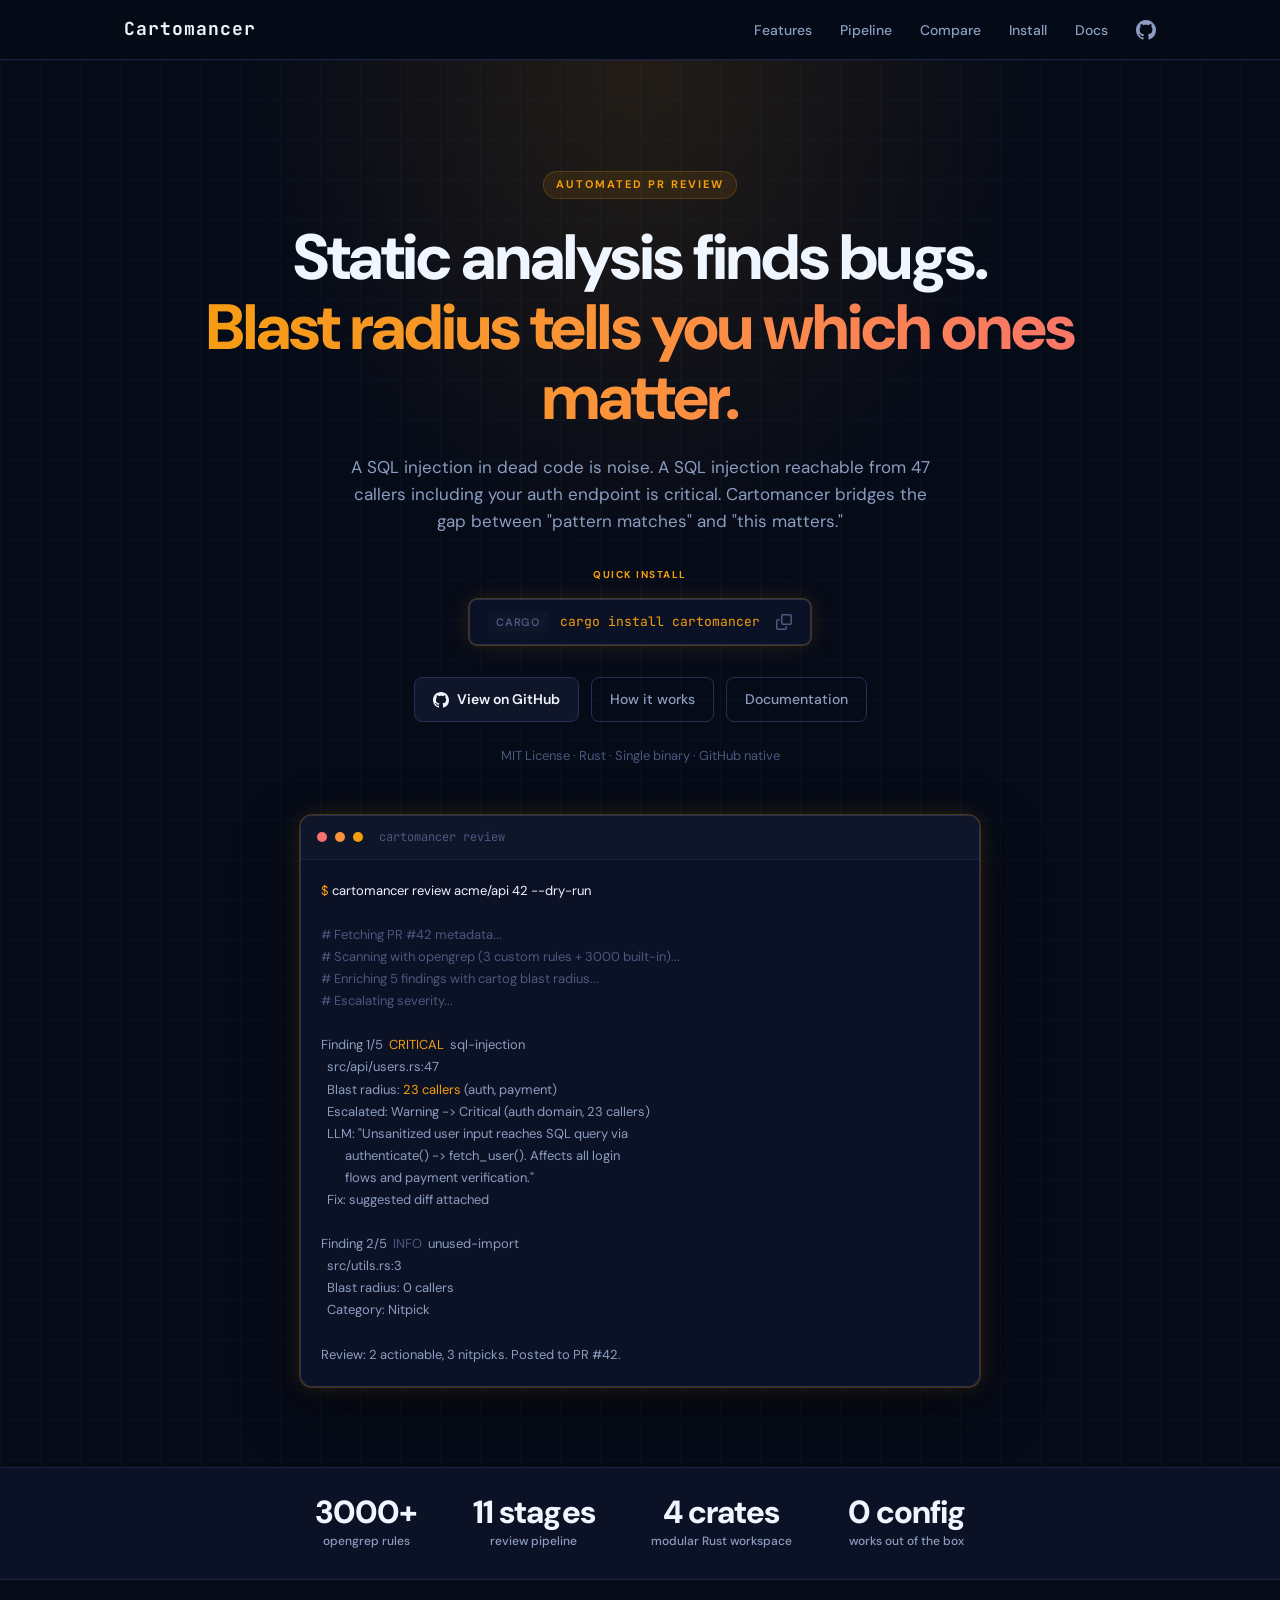
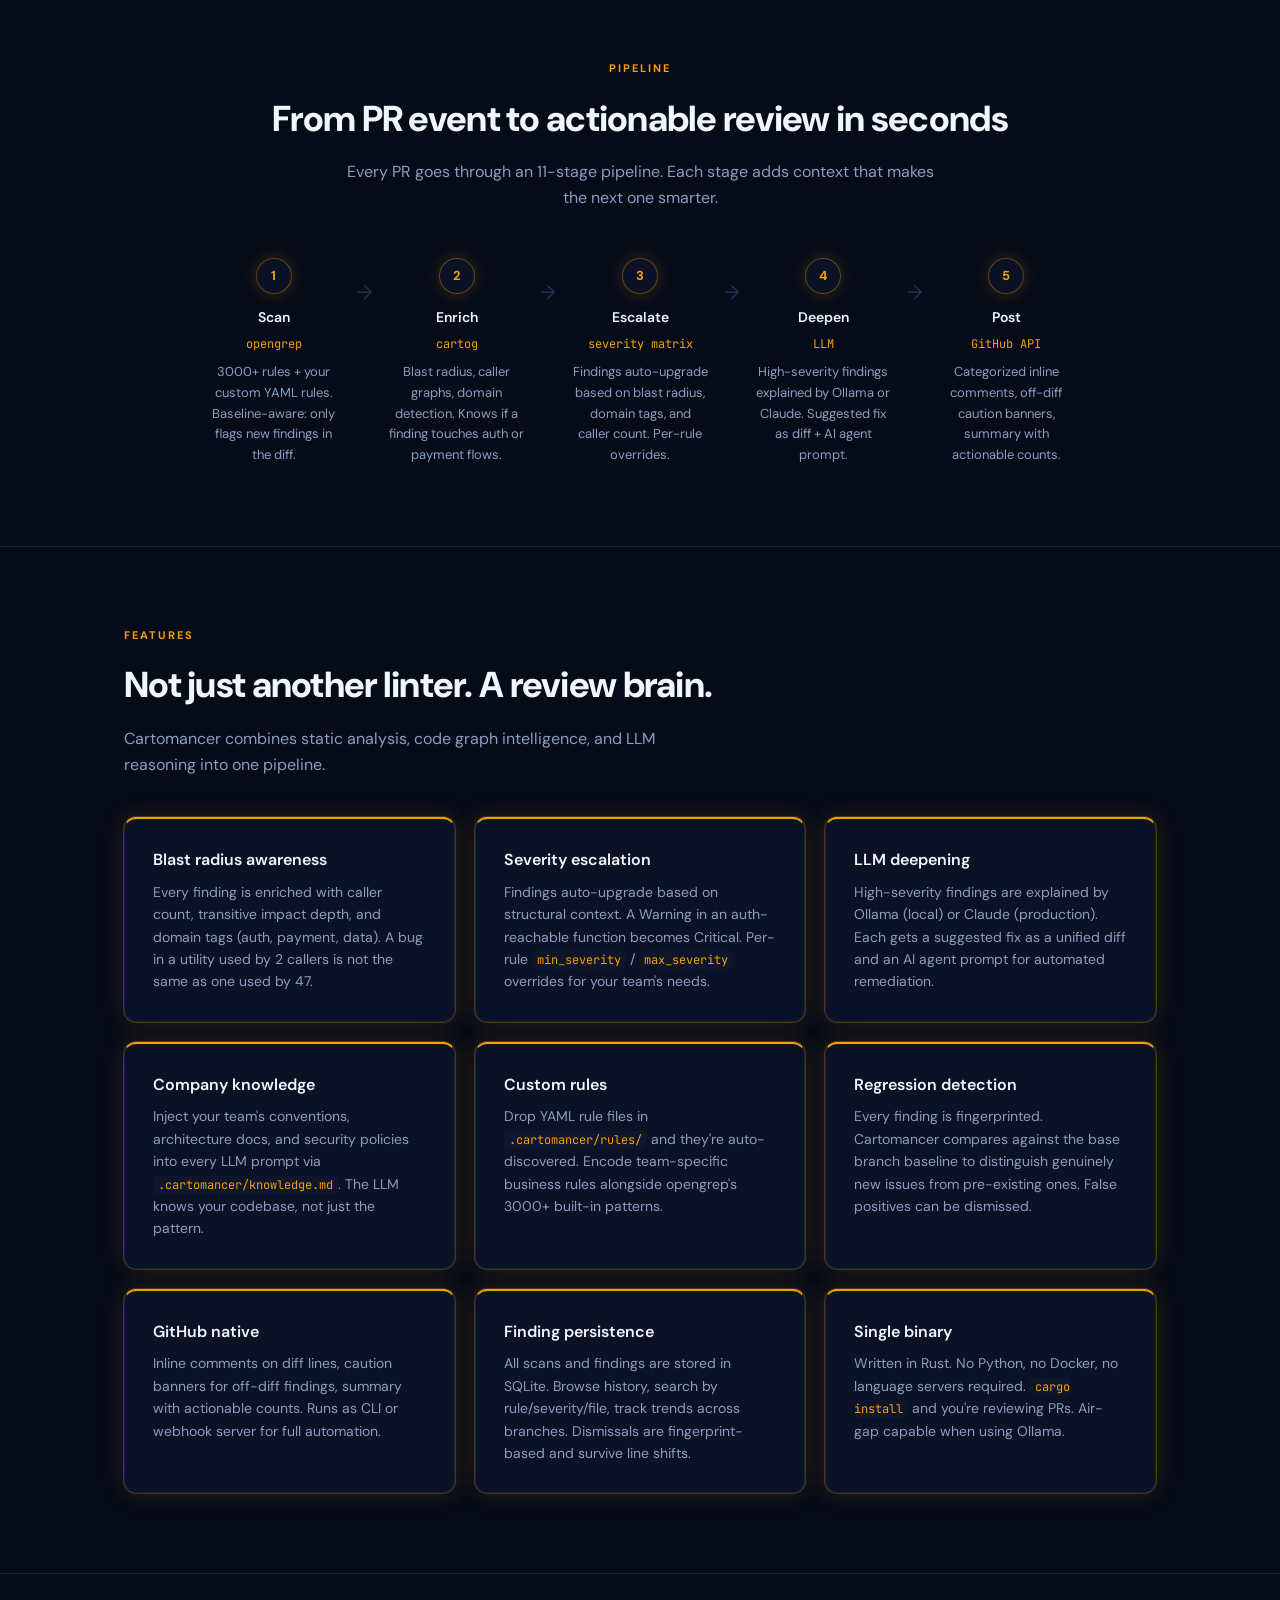
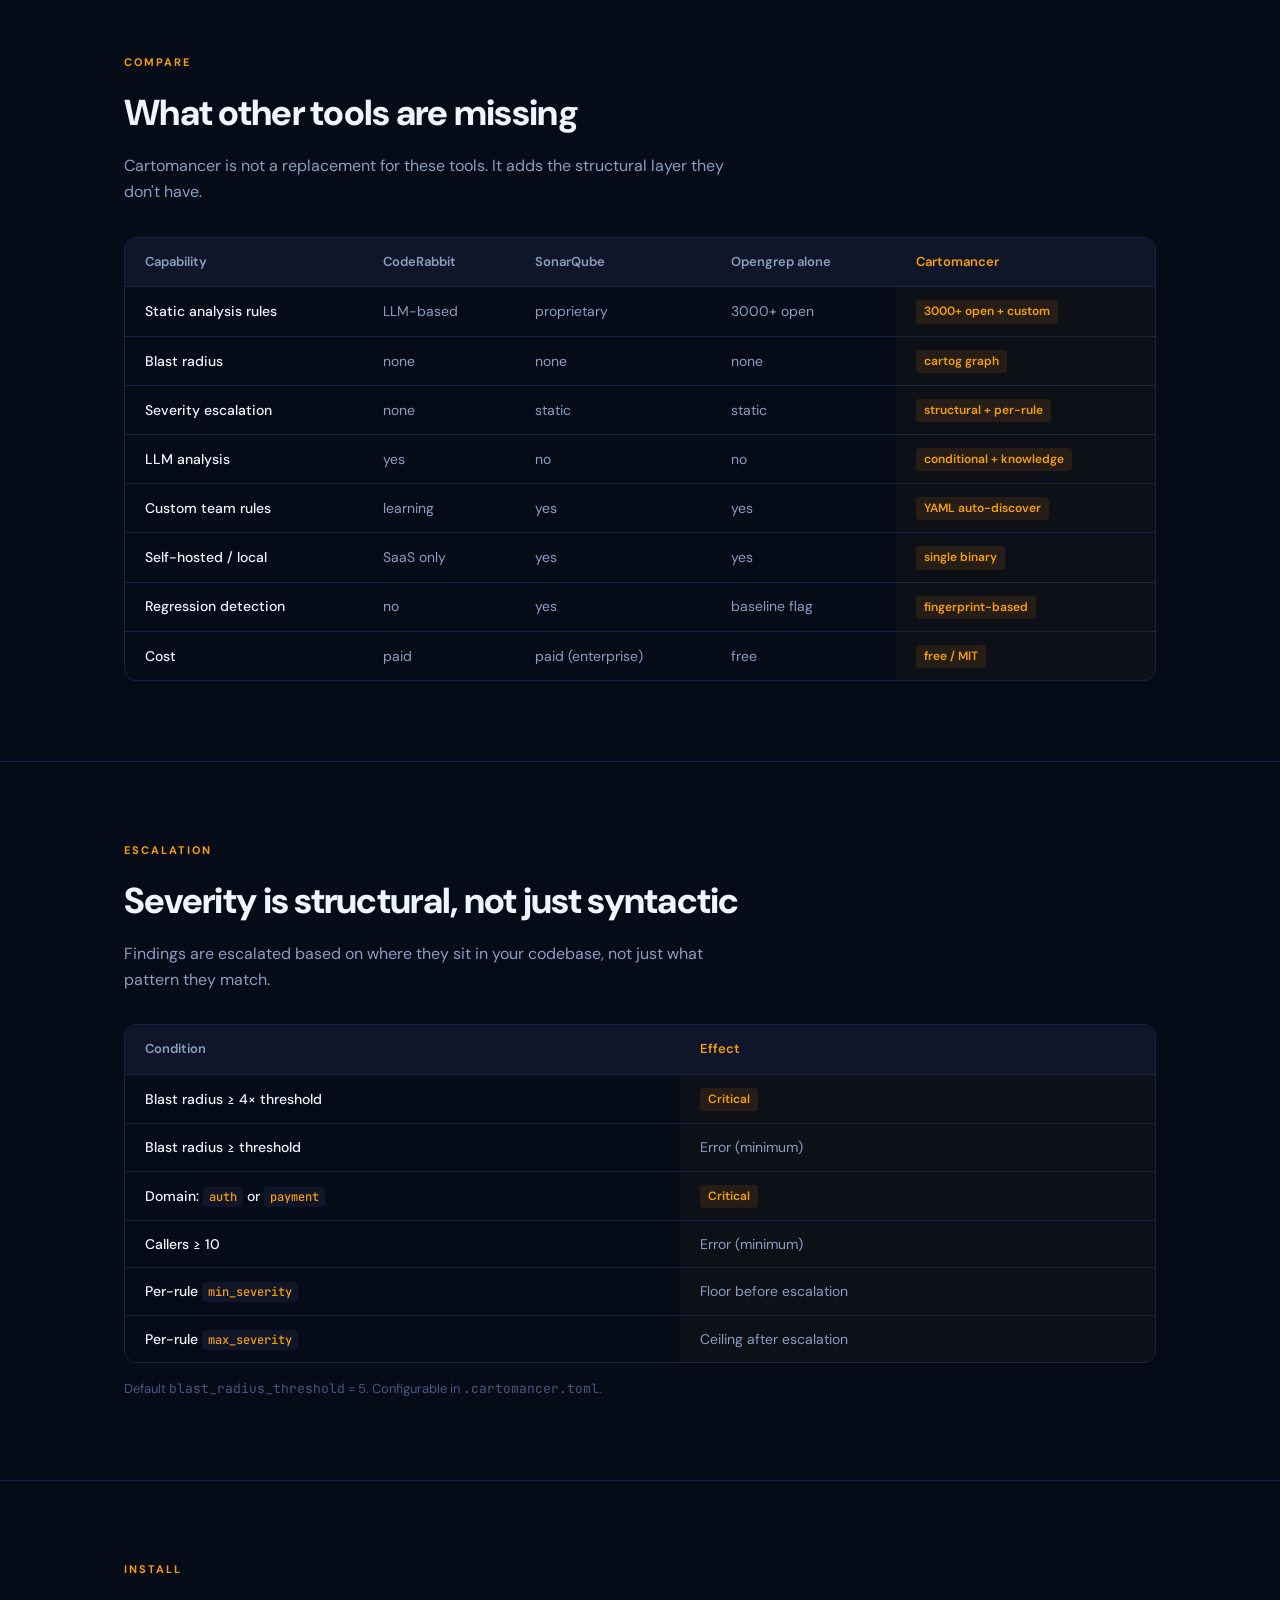
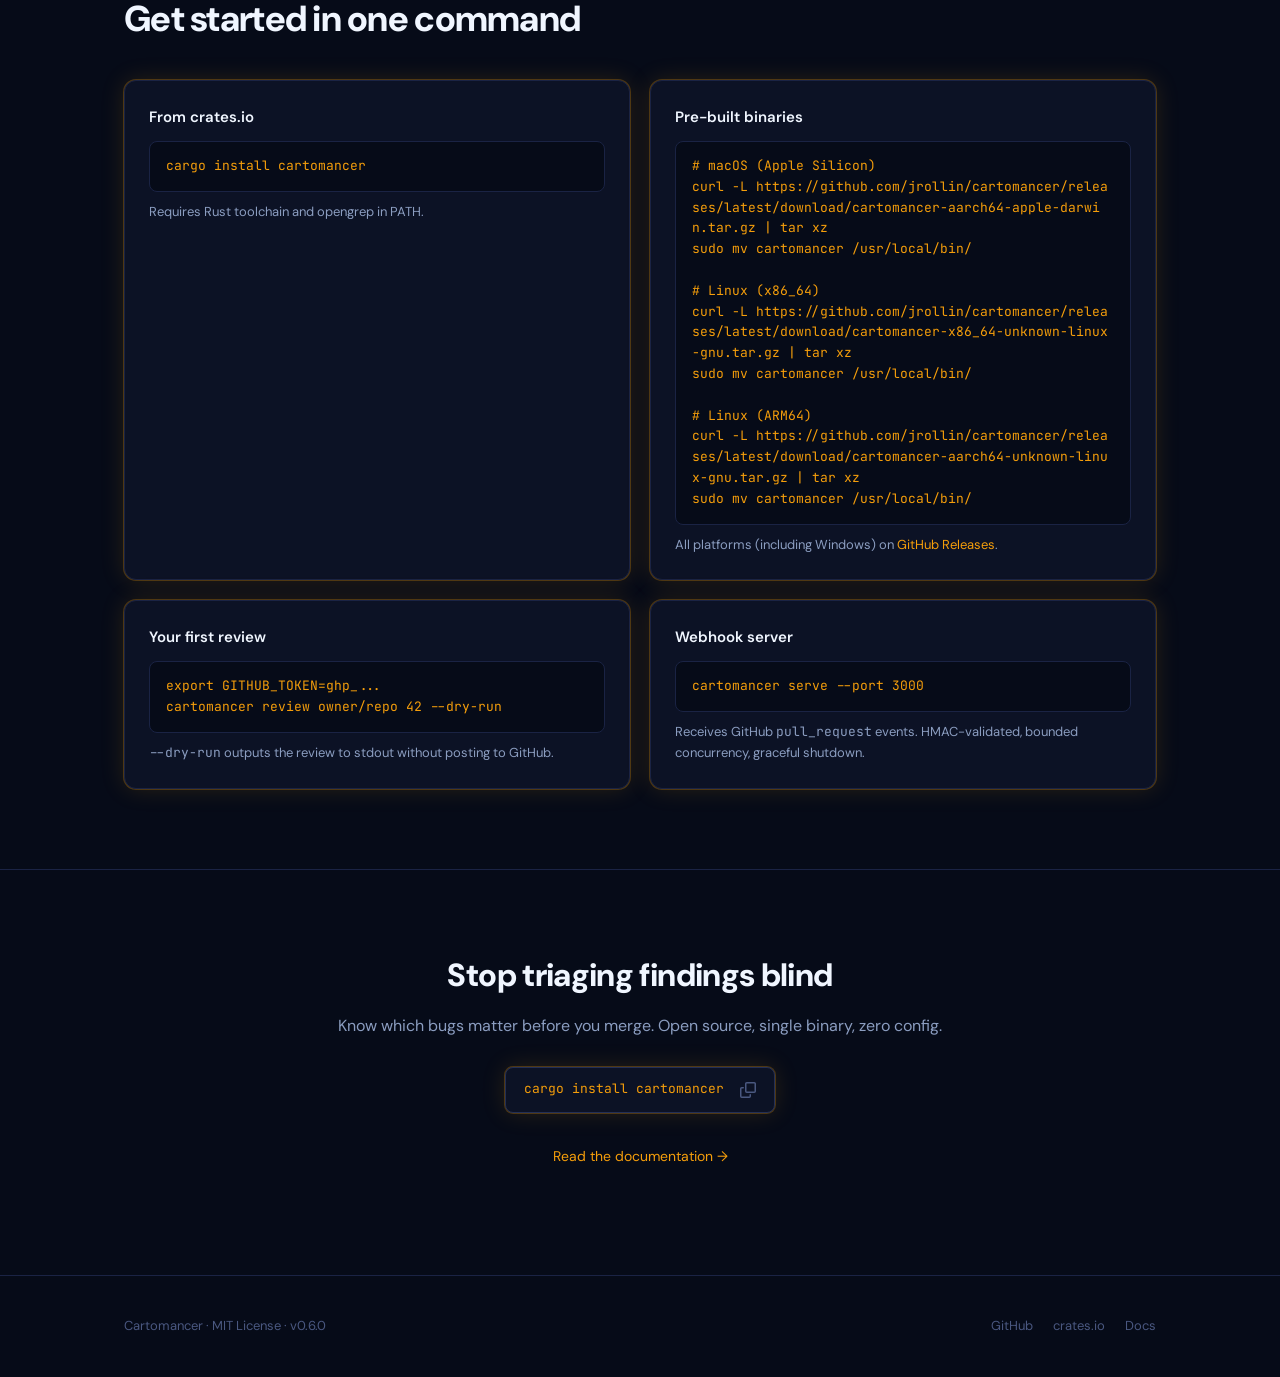
==== site/index.html @ 0fccfb36 "docs: add GitHub Pages site and rewrite README for developer impact - Add site/ with landing page (h" ====
<!DOCTYPE html>
<html lang="en">
<head>
  <meta charset="UTF-8">
  <meta name="viewport" content="width=device-width, initial-scale=1.0">
  <title>Cartomancer — PR reviews that know what your code touches</title>
  <meta name="description" content="Automated PR review: opengrep static analysis + blast radius from cartog + LLM deepening. Know which bugs matter before you merge.">
  <link rel="stylesheet" href="style.css">
</head>
<body>

<!-- -- Nav ------------------------------------------------ -->
<header class="nav">
  <div class="nav-inner">
    <a href="index.html" class="nav-logo">Cartomancer</a>
    <button class="nav-toggle" aria-label="Toggle navigation" onclick="document.querySelector('.nav-links').classList.toggle('open')">
      <span></span><span></span><span></span>
    </button>
    <ul class="nav-links">
      <li><a href="#features">Features</a></li>
      <li><a href="#pipeline">Pipeline</a></li>
      <li><a href="#compare">Compare</a></li>
      <li><a href="#install">Install</a></li>
      <li><a href="usage.html">Docs</a></li>
      <li>
        <a href="https://github.com/jrollin/cartomancer" class="github-link" aria-label="GitHub">
          <svg viewBox="0 0 16 16"><path d="M8 0C3.58 0 0 3.58 0 8c0 3.54 2.29 6.53 5.47 7.59.4.07.55-.17.55-.38 0-.19-.01-.82-.01-1.49-2.01.37-2.53-.49-2.69-.94-.09-.23-.48-.94-.82-1.13-.28-.15-.68-.52-.01-.53.63-.01 1.08.58 1.23.82.72 1.21 1.87.87 2.33.66.07-.52.28-.87.51-1.07-1.78-.2-3.64-.89-3.64-3.95 0-.87.31-1.59.82-2.15-.08-.2-.36-1.02.08-2.12 0 0 .67-.21 2.2.82.64-.18 1.32-.27 2-.27.68 0 1.36.09 2 .27 1.53-1.04 2.2-.82 2.2-.82.44 1.1.16 1.92.08 2.12.51.56.82 1.27.82 2.15 0 3.07-1.87 3.75-3.65 3.95.29.25.54.73.54 1.48 0 1.07-.01 1.93-.01 2.2 0 .21.15.46.55.38A8.013 8.013 0 0016 8c0-4.42-3.58-8-8-8z" fill="currentColor"/></svg>
        </a>
      </li>
    </ul>
  </div>
</header>

<!-- -- Hero ----------------------------------------------- -->
<section class="hero">
  <div class="container">
    <div class="hero-eyebrow">Automated PR Review</div>

    <h1>
      <span class="line-plain">Static analysis finds bugs.</span>
      <span class="line-accent">Blast radius tells you which ones matter.</span>
    </h1>

    <p class="subtitle">
      A SQL injection in dead code is noise. A SQL injection reachable from 47 callers including your auth endpoint is critical.
      Cartomancer bridges the gap between "pattern matches" and "this matters."
    </p>

    <div class="hero-installs">
      <div class="install-group-label">Quick Install</div>
      <div class="install-widget">
        <span class="install-label">Cargo</span>
        <code>cargo install cartomancer</code>
        <button class="copy-btn" onclick="copyCmd(this, 'cargo install cartomancer')" aria-label="Copy to clipboard">
          <svg width="16" height="16" viewBox="0 0 16 16" fill="currentColor"><path d="M0 6.75C0 5.784.784 5 1.75 5h1.5a.75.75 0 010 1.5h-1.5a.25.25 0 00-.25.25v7.5c0 .138.112.25.25.25h7.5a.25.25 0 00.25-.25v-1.5a.75.75 0 011.5 0v1.5A1.75 1.75 0 019.25 16h-7.5A1.75 1.75 0 010 14.25zM5 1.75C5 .784 5.784 0 6.75 0h7.5C15.216 0 16 .784 16 1.75v7.5A1.75 1.75 0 0114.25 11h-7.5A1.75 1.75 0 015 9.25zm1.75-.25a.25.25 0 00-.25.25v7.5c0 .138.112.25.25.25h7.5a.25.25 0 00.25-.25v-7.5a.25.25 0 00-.25-.25z"/></svg>
        </button>
      </div>
    </div>

    <div class="hero-ctas" style="margin-top: 32px;">
      <a href="https://github.com/jrollin/cartomancer" class="btn-github">
        <svg width="16" height="16" viewBox="0 0 16 16" fill="currentColor"><path d="M8 0C3.58 0 0 3.58 0 8c0 3.54 2.29 6.53 5.47 7.59.4.07.55-.17.55-.38 0-.19-.01-.82-.01-1.49-2.01.37-2.53-.49-2.69-.94-.09-.23-.48-.94-.82-1.13-.28-.15-.68-.52-.01-.53.63-.01 1.08.58 1.23.82.72 1.21 1.87.87 2.33.66.07-.52.28-.87.51-1.07-1.78-.2-3.64-.89-3.64-3.95 0-.87.31-1.59.82-2.15-.08-.2-.36-1.02.08-2.12 0 0 .67-.21 2.2.82.64-.18 1.32-.27 2-.27.68 0 1.36.09 2 .27 1.53-1.04 2.2-.82 2.2-.82.44 1.1.16 1.92.08 2.12.51.56.82 1.27.82 2.15 0 3.07-1.87 3.75-3.65 3.95.29.25.54.73.54 1.48 0 1.07-.01 1.93-.01 2.2 0 .21.15.46.55.38A8.013 8.013 0 0016 8c0-4.42-3.58-8-8-8z"/></svg>
        View on GitHub
      </a>
      <a href="#pipeline" class="btn-secondary">How it works</a>
      <a href="usage.html" class="btn-secondary">Documentation</a>
    </div>

    <div class="hero-meta">
      <span>MIT License &middot; Rust &middot; Single binary &middot; GitHub native</span>
    </div>

    <!-- Terminal demo -->
    <div class="terminal" style="margin-top: 48px;">
      <div class="terminal-header">
        <div class="terminal-dot red"></div>
        <div class="terminal-dot yellow"></div>
        <div class="terminal-dot green"></div>
        <span class="terminal-title">cartomancer review</span>
      </div>
      <div class="terminal-body"><span class="prompt">$</span> <span class="cmd">cartomancer review acme/api 42 --dry-run</span>

<span class="comment"># Fetching PR #42 metadata...</span>
<span class="comment"># Scanning with opengrep (3 custom rules + 3000 built-in)...</span>
<span class="comment"># Enriching 5 findings with cartog blast radius...</span>
<span class="comment"># Escalating severity...</span>

<span class="output">Finding 1/5  <span class="highlight">CRITICAL</span>  sql-injection</span>
<span class="output">  src/api/users.rs:47</span>
<span class="output">  Blast radius: <span class="highlight">23 callers</span> (auth, payment)</span>
<span class="output">  Escalated: Warning -> Critical (auth domain, 23 callers)</span>
<span class="output">  LLM: "Unsanitized user input reaches SQL query via</span>
<span class="output">        authenticate() -> fetch_user(). Affects all login</span>
<span class="output">        flows and payment verification."</span>
<span class="output">  Fix: suggested diff attached</span>

<span class="output">Finding 2/5  <span style="color: var(--text-tertiary)">INFO</span>  unused-import</span>
<span class="output">  src/utils.rs:3</span>
<span class="output">  Blast radius: 0 callers</span>
<span class="output">  Category: Nitpick</span>

<span class="output">Review: 2 actionable, 3 nitpicks. Posted to PR #42.</span></div>
    </div>
  </div>
</section>

<!-- -- Stats bar ----------------------------------------- -->
<div class="stats-bar">
  <div class="container">
    <div class="stat-item">
      <div class="stat-value">3000+</div>
      <div class="stat-label">opengrep rules</div>
    </div>
    <div class="stat-item">
      <div class="stat-value">11 stages</div>
      <div class="stat-label">review pipeline</div>
    </div>
    <div class="stat-item">
      <div class="stat-value">4 crates</div>
      <div class="stat-label">modular Rust workspace</div>
    </div>
    <div class="stat-item">
      <div class="stat-value">0 config</div>
      <div class="stat-label">works out of the box</div>
    </div>
  </div>
</div>

<!-- -- How It Works / Pipeline --------------------------- -->
<section id="pipeline" class="how-it-works">
  <div class="container">
    <div class="section-label">Pipeline</div>
    <h2 class="section-heading">From PR event to actionable review in seconds</h2>
    <p class="section-subtitle" style="margin: 0 auto;">Every PR goes through an 11-stage pipeline. Each stage adds context that makes the next one smarter.</p>

    <div class="how-steps" style="margin-top: 48px;">
      <div class="how-step">
        <div class="how-step-number">1</div>
        <div class="how-step-title">Scan</div>
        <code>opengrep</code>
        <p>3000+ rules + your custom YAML rules. Baseline-aware: only flags new findings in the diff.</p>
      </div>

      <div class="how-arrow" aria-hidden="true">&rarr;</div>

      <div class="how-step">
        <div class="how-step-number">2</div>
        <div class="how-step-title">Enrich</div>
        <code>cartog</code>
        <p>Blast radius, caller graphs, domain detection. Knows if a finding touches auth or payment flows.</p>
      </div>

      <div class="how-arrow" aria-hidden="true">&rarr;</div>

      <div class="how-step">
        <div class="how-step-number">3</div>
        <div class="how-step-title">Escalate</div>
        <code>severity matrix</code>
        <p>Findings auto-upgrade based on blast radius, domain tags, and caller count. Per-rule overrides.</p>
      </div>

      <div class="how-arrow" aria-hidden="true">&rarr;</div>

      <div class="how-step">
        <div class="how-step-number">4</div>
        <div class="how-step-title">Deepen</div>
        <code>LLM</code>
        <p>High-severity findings explained by Ollama or Claude. Suggested fix as diff + AI agent prompt.</p>
      </div>

      <div class="how-arrow" aria-hidden="true">&rarr;</div>

      <div class="how-step">
        <div class="how-step-number">5</div>
        <div class="how-step-title">Post</div>
        <code>GitHub API</code>
        <p>Categorized inline comments, off-diff caution banners, summary with actionable counts.</p>
      </div>
    </div>

  </div>
</section>

<!-- -- Features ------------------------------------------ -->
<section id="features">
  <div class="container">
    <div class="section-label">Features</div>
    <h2 class="section-heading">Not just another linter. A review brain.</h2>
    <p class="section-subtitle">Cartomancer combines static analysis, code graph intelligence, and LLM reasoning into one pipeline.</p>

    <div class="features-grid" style="margin-top: 40px;">
      <div class="feature-card">
        <h3>Blast radius awareness</h3>
        <p>Every finding is enriched with caller count, transitive impact depth, and domain tags (auth, payment, data). A bug in a utility used by 2 callers is not the same as one used by 47.</p>
      </div>
      <div class="feature-card">
        <h3>Severity escalation</h3>
        <p>Findings auto-upgrade based on structural context. A Warning in an auth-reachable function becomes Critical. Per-rule <code>min_severity</code> / <code>max_severity</code> overrides for your team's needs.</p>
      </div>
      <div class="feature-card">
        <h3>LLM deepening</h3>
        <p>High-severity findings are explained by Ollama (local) or Claude (production). Each gets a suggested fix as a unified diff and an AI agent prompt for automated remediation.</p>
      </div>
      <div class="feature-card">
        <h3>Company knowledge</h3>
        <p>Inject your team's conventions, architecture docs, and security policies into every LLM prompt via <code>.cartomancer/knowledge.md</code>. The LLM knows your codebase, not just the pattern.</p>
      </div>
      <div class="feature-card">
        <h3>Custom rules</h3>
        <p>Drop YAML rule files in <code>.cartomancer/rules/</code> and they're auto-discovered. Encode team-specific business rules alongside opengrep's 3000+ built-in patterns.</p>
      </div>
      <div class="feature-card">
        <h3>Regression detection</h3>
        <p>Every finding is fingerprinted. Cartomancer compares against the base branch baseline to distinguish genuinely new issues from pre-existing ones. False positives can be dismissed.</p>
      </div>
      <div class="feature-card">
        <h3>GitHub native</h3>
        <p>Inline comments on diff lines, caution banners for off-diff findings, summary with actionable counts. Runs as CLI or webhook server for full automation.</p>
      </div>
      <div class="feature-card">
        <h3>Finding persistence</h3>
        <p>All scans and findings are stored in SQLite. Browse history, search by rule/severity/file, track trends across branches. Dismissals are fingerprint-based and survive line shifts.</p>
      </div>
      <div class="feature-card">
        <h3>Single binary</h3>
        <p>Written in Rust. No Python, no Docker, no language servers required. <code>cargo install</code> and you're reviewing PRs. Air-gap capable when using Ollama.</p>
      </div>
    </div>
  </div>
</section>

<!-- -- Comparison ---------------------------------------- -->
<section id="compare">
  <div class="container">
    <div class="section-label">Compare</div>
    <h2 class="section-heading">What other tools are missing</h2>
    <p class="section-subtitle">Cartomancer is not a replacement for these tools. It adds the structural layer they don't have.</p>

    <div class="table-wrapper" style="margin-top: 32px;">
      <table>
        <thead>
          <tr>
            <th>Capability</th>
            <th>CodeRabbit</th>
            <th>SonarQube</th>
            <th>Opengrep alone</th>
            <th>Cartomancer</th>
          </tr>
        </thead>
        <tbody>
          <tr>
            <td>Static analysis rules</td>
            <td>LLM-based</td>
            <td>proprietary</td>
            <td>3000+ open</td>
            <td><span class="badge">3000+ open + custom</span></td>
          </tr>
          <tr>
            <td>Blast radius</td>
            <td>none</td>
            <td>none</td>
            <td>none</td>
            <td><span class="badge">cartog graph</span></td>
          </tr>
          <tr>
            <td>Severity escalation</td>
            <td>none</td>
            <td>static</td>
            <td>static</td>
            <td><span class="badge">structural + per-rule</span></td>
          </tr>
          <tr>
            <td>LLM analysis</td>
            <td>yes</td>
            <td>no</td>
            <td>no</td>
            <td><span class="badge">conditional + knowledge</span></td>
          </tr>
          <tr>
            <td>Custom team rules</td>
            <td>learning</td>
            <td>yes</td>
            <td>yes</td>
            <td><span class="badge">YAML auto-discover</span></td>
          </tr>
          <tr>
            <td>Self-hosted / local</td>
            <td>SaaS only</td>
            <td>yes</td>
            <td>yes</td>
            <td><span class="badge">single binary</span></td>
          </tr>
          <tr>
            <td>Regression detection</td>
            <td>no</td>
            <td>yes</td>
            <td>baseline flag</td>
            <td><span class="badge">fingerprint-based</span></td>
          </tr>
          <tr>
            <td>Cost</td>
            <td>paid</td>
            <td>paid (enterprise)</td>
            <td>free</td>
            <td><span class="badge">free / MIT</span></td>
          </tr>
        </tbody>
      </table>
    </div>
  </div>
</section>

<!-- -- Escalation matrix --------------------------------- -->
<section>
  <div class="container">
    <div class="section-label">Escalation</div>
    <h2 class="section-heading">Severity is structural, not just syntactic</h2>
    <p class="section-subtitle">Findings are escalated based on where they sit in your codebase, not just what pattern they match.</p>

    <div class="table-wrapper" style="margin-top: 32px;">
      <table>
        <thead>
          <tr>
            <th>Condition</th>
            <th>Effect</th>
          </tr>
        </thead>
        <tbody>
          <tr>
            <td>Blast radius &ge; 4&times; threshold</td>
            <td><span class="badge">Critical</span></td>
          </tr>
          <tr>
            <td>Blast radius &ge; threshold</td>
            <td>Error (minimum)</td>
          </tr>
          <tr>
            <td>Domain: <code>auth</code> or <code>payment</code></td>
            <td><span class="badge">Critical</span></td>
          </tr>
          <tr>
            <td>Callers &ge; 10</td>
            <td>Error (minimum)</td>
          </tr>
          <tr>
            <td>Per-rule <code>min_severity</code></td>
            <td>Floor before escalation</td>
          </tr>
          <tr>
            <td>Per-rule <code>max_severity</code></td>
            <td>Ceiling after escalation</td>
          </tr>
        </tbody>
      </table>
    </div>

    <p style="margin-top: 16px; font-size: 13px; color: var(--text-tertiary);">
      Default <code>blast_radius_threshold</code> = 5. Configurable in <code>.cartomancer.toml</code>.
    </p>
  </div>
</section>

<!-- -- Install ------------------------------------------- -->
<section id="install">
  <div class="container">
    <div class="section-label">Install</div>
    <h2 class="section-heading">Get started in one command</h2>

    <div class="install-options">
      <div class="install-card">
        <h3>From crates.io</h3>
        <pre>cargo install cartomancer</pre>
        <p>Requires Rust toolchain and opengrep in PATH.</p>
      </div>
      <div class="install-card">
        <h3>Pre-built binaries</h3>
        <pre><span class="comment"># macOS (Apple Silicon)</span>
curl -L https://github.com/jrollin/cartomancer/releases/latest/download/cartomancer-aarch64-apple-darwin.tar.gz | tar xz
sudo mv cartomancer /usr/local/bin/

<span class="comment"># Linux (x86_64)</span>
curl -L https://github.com/jrollin/cartomancer/releases/latest/download/cartomancer-x86_64-unknown-linux-gnu.tar.gz | tar xz
sudo mv cartomancer /usr/local/bin/

<span class="comment"># Linux (ARM64)</span>
curl -L https://github.com/jrollin/cartomancer/releases/latest/download/cartomancer-aarch64-unknown-linux-gnu.tar.gz | tar xz
sudo mv cartomancer /usr/local/bin/</pre>
        <p>All platforms (including Windows) on <a href="https://github.com/jrollin/cartomancer/releases/latest">GitHub Releases</a>.</p>
      </div>
      <div class="install-card">
        <h3>Your first review</h3>
        <pre>export GITHUB_TOKEN=ghp_...
cartomancer review owner/repo 42 --dry-run</pre>
        <p><code>--dry-run</code> outputs the review to stdout without posting to GitHub.</p>
      </div>
      <div class="install-card">
        <h3>Webhook server</h3>
        <pre>cartomancer serve --port 3000</pre>
        <p>Receives GitHub <code>pull_request</code> events. HMAC-validated, bounded concurrency, graceful shutdown.</p>
      </div>
    </div>
  </div>
</section>

<!-- -- CTA ----------------------------------------------- -->
<section class="cta">
  <div class="container">
    <h2>Stop triaging findings blind</h2>
    <p>Know which bugs matter before you merge. Open source, single binary, zero config.</p>
    <div class="install-widget">
      <code>cargo install cartomancer</code>
      <button class="copy-btn" onclick="copyCmd(this, 'cargo install cartomancer')" aria-label="Copy to clipboard">
        <svg width="16" height="16" viewBox="0 0 16 16" fill="currentColor"><path d="M0 6.75C0 5.784.784 5 1.75 5h1.5a.75.75 0 010 1.5h-1.5a.25.25 0 00-.25.25v7.5c0 .138.112.25.25.25h7.5a.25.25 0 00.25-.25v-1.5a.75.75 0 011.5 0v1.5A1.75 1.75 0 019.25 16h-7.5A1.75 1.75 0 010 14.25zM5 1.75C5 .784 5.784 0 6.75 0h7.5C15.216 0 16 .784 16 1.75v7.5A1.75 1.75 0 0114.25 11h-7.5A1.75 1.75 0 015 9.25zm1.75-.25a.25.25 0 00-.25.25v7.5c0 .138.112.25.25.25h7.5a.25.25 0 00.25-.25v-7.5a.25.25 0 00-.25-.25z"/></svg>
      </button>
    </div>
    <p style="margin-top: 32px; font-size: 14px;"><a href="usage.html">Read the documentation &rarr;</a></p>
  </div>
</section>

<!-- -- Footer -------------------------------------------- -->
<footer class="footer">
  <div class="container">
    <div class="footer-inner">
      <span>Cartomancer &middot; MIT License &middot; v0.6.0</span>
      <ul class="footer-links">
        <li><a href="https://github.com/jrollin/cartomancer">GitHub</a></li>
        <li><a href="https://crates.io/crates/cartomancer">crates.io</a></li>
        <li><a href="usage.html">Docs</a></li>
      </ul>
    </div>
  </div>
</footer>

<script>
function copyCmd(btn, text) {
  navigator.clipboard.writeText(text).then(function() {
    btn.innerHTML = '<svg width="16" height="16" viewBox="0 0 16 16" fill="currentColor"><path d="M13.78 4.22a.75.75 0 010 1.06l-7.25 7.25a.75.75 0 01-1.06 0L2.22 9.28a.75.75 0 011.06-1.06L6 10.94l6.72-6.72a.75.75 0 011.06 0z"/></svg>';
    setTimeout(function() {
      btn.innerHTML = '<svg width="16" height="16" viewBox="0 0 16 16" fill="currentColor"><path d="M0 6.75C0 5.784.784 5 1.75 5h1.5a.75.75 0 010 1.5h-1.5a.25.25 0 00-.25.25v7.5c0 .138.112.25.25.25h7.5a.25.25 0 00.25-.25v-1.5a.75.75 0 011.5 0v1.5A1.75 1.75 0 019.25 16h-7.5A1.75 1.75 0 010 14.25zM5 1.75C5 .784 5.784 0 6.75 0h7.5C15.216 0 16 .784 16 1.75v7.5A1.75 1.75 0 0114.25 11h-7.5A1.75 1.75 0 015 9.25zm1.75-.25a.25.25 0 00-.25.25v7.5c0 .138.112.25.25.25h7.5a.25.25 0 00.25-.25v-7.5a.25.25 0 00-.25-.25z"/></svg>';
    }, 2000);
  });
}
</script>

</body>
</html>
---- site/style.css ----
@import url('https://fonts.googleapis.com/css2?family=DM+Sans:wght@400;500;600;700;800&family=JetBrains+Mono:wght@400;500;600;700&display=swap');

*,
*::before,
*::after {
  margin: 0;
  padding: 0;
  box-sizing: border-box;
}

:root {
  --bg: #060b18;
  --bg-secondary: #0c1225;
  --bg-tertiary: #0f1629;
  --border: #1a2344;
  --border-light: #243056;
  --text: #f0f6ff;
  --text-secondary: #8b9dc0;
  --text-tertiary: #4a5880;
  --accent: #f59e0b;
  --accent-hover: #fbbf24;
  --accent-dim: rgba(245, 158, 11, 0.10);
  --accent-glow: 0 0 0 1px rgba(245, 158, 11, 0.25), 0 0 24px rgba(245, 158, 11, 0.15);
  --accent-glow-strong: 0 0 0 1px rgba(245, 158, 11, 0.45), 0 0 40px rgba(245, 158, 11, 0.25);
  --cyan: #38bdf8;
  --violet: #a78bfa;
  --red: #f87171;
  --orange: #fb923c;
  --max-width: 1080px;
  --nav-height: 60px;
}

html {
  scroll-behavior: smooth;
  scroll-padding-top: calc(var(--nav-height) + 24px);
}

body {
  font-family: 'DM Sans', -apple-system, BlinkMacSystemFont, sans-serif;
  background: var(--bg);
  color: var(--text);
  line-height: 1.6;
  -webkit-font-smoothing: antialiased;
}

a {
  color: var(--accent);
  text-decoration: none;
}

a:hover {
  color: var(--accent-hover);
}

code,
pre,
.mono {
  font-family: 'JetBrains Mono', 'Fira Code', Menlo, Consolas, monospace;
}

/* -- Nav ------------------------------------------------- */

.nav {
  position: sticky;
  top: 0;
  z-index: 100;
  background: rgba(6, 11, 24, 0.85);
  backdrop-filter: blur(20px);
  -webkit-backdrop-filter: blur(20px);
  border-bottom: 1px solid var(--border);
  height: var(--nav-height);
}

.nav-inner {
  max-width: var(--max-width);
  margin: 0 auto;
  padding: 0 24px;
  display: flex;
  align-items: center;
  justify-content: space-between;
  height: 100%;
}

.nav-logo {
  font-family: 'JetBrains Mono', 'Fira Code', Menlo, monospace;
  font-size: 18px;
  font-weight: 700;
  color: var(--text);
  letter-spacing: 1px;
}

.nav-logo:hover {
  color: var(--accent);
}

.nav-links {
  display: flex;
  align-items: center;
  gap: 28px;
  list-style: none;
}

.nav-links a {
  color: var(--text-secondary);
  font-size: 14px;
  font-weight: 500;
  transition: color 0.2s;
}

.nav-links a:hover {
  color: var(--text);
}

.nav-links .github-link {
  display: flex;
  align-items: center;
}

.nav-links .github-link svg {
  width: 20px;
  height: 20px;
  fill: var(--text-secondary);
  transition: fill 0.2s;
}

.nav-links .github-link:hover svg {
  fill: var(--text);
}

.nav-toggle {
  display: none;
  background: none;
  border: none;
  cursor: pointer;
  padding: 4px;
}

.nav-toggle span {
  display: block;
  width: 20px;
  height: 2px;
  background: var(--text-secondary);
  margin: 5px 0;
  transition: 0.3s;
}

/* -- Container ------------------------------------------- */

.container {
  max-width: var(--max-width);
  margin: 0 auto;
  padding: 0 24px;
}

section {
  padding: 80px 0;
}

section + section {
  border-top: 1px solid var(--border);
}

/* -- Hero ------------------------------------------------ */

.hero {
  padding: 110px 0 80px;
  text-align: center;
  border-top: none;
  position: relative;
  overflow: hidden;
}

.hero::before {
  content: '';
  position: absolute;
  inset: 0;
  background-image:
    linear-gradient(var(--border) 1px, transparent 1px),
    linear-gradient(90deg, var(--border) 1px, transparent 1px);
  background-size: 40px 40px;
  opacity: 0.22;
  pointer-events: none;
}

.hero::after {
  content: '';
  position: absolute;
  top: 0;
  left: 50%;
  transform: translateX(-50%);
  width: 800px;
  height: 500px;
  background: radial-gradient(ellipse at center top, rgba(245, 158, 11, 0.12) 0%, transparent 70%);
  pointer-events: none;
}

.hero > .container {
  position: relative;
  z-index: 1;
}

.hero h1 {
  font-size: clamp(36px, 6vw, 64px);
  font-weight: 800;
  line-height: 1.1;
  letter-spacing: -0.03em;
  margin-bottom: 20px;
}

.hero h1 .line-plain {
  display: block;
  color: var(--text);
}

.hero h1 .line-accent {
  display: block;
  background: linear-gradient(90deg, var(--accent) 0%, var(--orange) 50%, var(--red) 100%);
  -webkit-background-clip: text;
  -webkit-text-fill-color: transparent;
  background-clip: text;
}

.hero .subtitle {
  font-size: 17px;
  color: var(--text-secondary);
  max-width: 600px;
  margin: 0 auto 32px;
  line-height: 1.6;
  font-weight: 400;
}

/* -- Hero eyebrow ---------------------------------------- */

.hero-eyebrow {
  display: inline-block;
  font-size: 11px;
  font-weight: 700;
  letter-spacing: 2px;
  text-transform: uppercase;
  color: var(--accent);
  margin-bottom: 24px;
  padding: 4px 12px;
  background: var(--accent-dim);
  border: 1px solid rgba(245, 158, 11, 0.2);
  border-radius: 20px;
}

/* -- Install widget -------------------------------------- */

.hero-installs {
  display: flex;
  flex-direction: column;
  align-items: center;
  gap: 8px;
  margin-bottom: 16px;
}

.install-widget {
  display: inline-flex;
  align-items: center;
  background: var(--bg-secondary);
  border: 1px solid var(--border-light);
  border-radius: 8px;
  padding: 10px 14px 10px 18px;
  gap: 12px;
  font-size: 14px;
  box-shadow: var(--accent-glow);
  transition: border-color 0.2s, box-shadow 0.2s;
}

.install-widget:hover {
  border-color: rgba(245, 158, 11, 0.35);
  box-shadow: var(--accent-glow-strong);
}

.install-label {
  font-size: 11px;
  font-weight: 600;
  text-transform: uppercase;
  letter-spacing: 0.8px;
  color: var(--text-tertiary);
  padding: 2px 8px;
  background: var(--bg-tertiary);
  border-radius: 4px;
  white-space: nowrap;
}

.install-widget code {
  color: var(--accent);
  white-space: nowrap;
  font-size: 13px;
}

.install-widget .copy-btn {
  background: none;
  border: none;
  cursor: pointer;
  color: var(--text-tertiary);
  padding: 4px;
  border-radius: 4px;
  display: flex;
  align-items: center;
  transition: color 0.2s, background 0.2s;
}

.install-widget .copy-btn:hover {
  color: var(--accent);
  background: var(--accent-dim);
}

.hero-meta {
  display: flex;
  align-items: center;
  justify-content: center;
  gap: 16px;
  font-size: 13px;
  color: var(--text-tertiary);
}

.hero-meta a {
  color: var(--text-tertiary);
  display: inline-flex;
  align-items: center;
  gap: 4px;
}

.hero-meta a:hover {
  color: var(--text-secondary);
}

/* -- Hero CTAs ------------------------------------------- */

.hero-ctas {
  display: flex;
  align-items: center;
  justify-content: center;
  gap: 12px;
  flex-wrap: wrap;
  margin-bottom: 24px;
}

.btn-github {
  display: inline-flex;
  align-items: center;
  gap: 8px;
  background: var(--bg-tertiary);
  border: 1px solid var(--border-light);
  border-radius: 8px;
  padding: 10px 18px;
  font-size: 14px;
  font-weight: 600;
  color: var(--text);
  cursor: pointer;
  text-decoration: none;
  transition: background 0.2s, border-color 0.2s, box-shadow 0.2s;
}

.btn-github:hover {
  background: var(--bg-secondary);
  border-color: var(--accent);
  color: var(--text);
  box-shadow: var(--accent-glow-strong);
}

.btn-secondary {
  display: inline-flex;
  align-items: center;
  gap: 6px;
  border: 1px solid var(--border-light);
  border-radius: 8px;
  padding: 10px 18px;
  font-size: 14px;
  font-weight: 500;
  color: var(--text-secondary);
  text-decoration: none;
  transition: color 0.2s, border-color 0.2s, box-shadow 0.2s;
}

.btn-secondary:hover {
  color: var(--text);
  border-color: var(--accent);
  box-shadow: var(--accent-glow);
}

/* -- Terminal demo --------------------------------------- */

.terminal {
  background: var(--bg-secondary);
  border: 1px solid var(--border-light);
  border-radius: 12px;
  max-width: 680px;
  margin: 48px auto 0;
  overflow: hidden;
  text-align: left;
  box-shadow: var(--accent-glow), 0 24px 64px rgba(0, 0, 0, 0.4);
}

.terminal-header {
  display: flex;
  align-items: center;
  gap: 8px;
  padding: 12px 16px;
  background: var(--bg-tertiary);
  border-bottom: 1px solid var(--border);
}

.terminal-dot {
  width: 10px;
  height: 10px;
  border-radius: 50%;
}

.terminal-dot.red { background: var(--red); }
.terminal-dot.yellow { background: var(--orange); }
.terminal-dot.green { background: var(--accent); }

.terminal-title {
  font-size: 12px;
  color: var(--text-tertiary);
  margin-left: 8px;
  font-family: 'JetBrains Mono', monospace;
}

.terminal-body {
  padding: 20px;
  font-size: 13px;
  line-height: 1.7;
  overflow-x: auto;
  white-space: pre;
}

.terminal-body .prompt {
  color: var(--accent);
}

.terminal-body .cmd {
  color: var(--text);
}

.terminal-body .comment {
  color: var(--text-tertiary);
}

.terminal-body .output {
  color: var(--text-secondary);
}

.terminal-body .highlight {
  color: var(--accent);
}

/* -- Stats bar ------------------------------------------- */

.stats-bar {
  background: var(--bg-secondary);
  border-top: 1px solid var(--border);
  border-bottom: 1px solid var(--border);
  padding: 28px 24px;
}

.stats-bar .container {
  display: flex;
  justify-content: center;
  gap: 56px;
  flex-wrap: wrap;
}

.stats-bar .stat-item {
  text-align: center;
}

.stats-bar .stat-value {
  font-size: 32px;
  font-weight: 800;
  color: var(--text);
  letter-spacing: -0.03em;
  line-height: 1;
}

.stats-bar .stat-label {
  font-size: 12px;
  color: var(--text-secondary);
  margin-top: 4px;
  font-weight: 500;
}

/* -- Features grid --------------------------------------- */

.features-grid {
  display: grid;
  grid-template-columns: repeat(3, 1fr);
  gap: 20px;
}

.feature-card {
  background: var(--bg-secondary);
  border: 1px solid var(--border);
  border-top: 2px solid var(--accent);
  border-radius: 12px;
  padding: 28px;
  box-shadow: var(--accent-glow);
  transition: border-color 0.2s, box-shadow 0.2s, transform 0.2s;
}

.feature-card:hover {
  border-color: rgba(245, 158, 11, 0.4);
  border-top-color: var(--accent);
  box-shadow: var(--accent-glow-strong);
  transform: translateY(-2px);
}

.feature-icon {
  font-size: 18px;
  display: inline;
}

.feature-card h3 {
  font-size: 16px;
  font-weight: 600;
  margin-bottom: 8px;
  display: flex;
  align-items: center;
  gap: 8px;
  color: var(--text);
}

.feature-card p {
  font-size: 14px;
  color: var(--text-secondary);
  line-height: 1.6;
}

.feature-card code {
  font-size: 12px;
  background: var(--bg-tertiary);
  color: var(--accent);
  padding: 1px 5px;
  border-radius: 4px;
}

/* -- Why section (numbered) ------------------------------ */

.why-grid {
  display: grid;
  grid-template-columns: repeat(3, 1fr);
  gap: 24px;
  margin-top: 48px;
}

.why-card .why-number {
  font-size: 48px;
  font-weight: 800;
  color: var(--border-light);
  line-height: 1;
  margin-bottom: 16px;
  font-family: 'JetBrains Mono', monospace;
}

.why-card h3 {
  font-size: 18px;
  font-weight: 600;
  margin-bottom: 10px;
  color: var(--text);
}

.why-card p {
  font-size: 14px;
  color: var(--text-secondary);
  line-height: 1.65;
}

.why-card code {
  font-size: 12px;
  background: var(--bg-tertiary);
  color: var(--accent);
  padding: 1px 5px;
  border-radius: 4px;
}

.section-label {
  font-size: 11px;
  font-weight: 700;
  text-transform: uppercase;
  letter-spacing: 2px;
  color: var(--accent);
  margin-bottom: 12px;
}

.section-heading {
  font-size: clamp(24px, 3.5vw, 36px);
  font-weight: 800;
  letter-spacing: -0.02em;
  margin-bottom: 12px;
  color: var(--text);
}

.section-subtitle {
  font-size: 16px;
  color: var(--text-secondary);
  max-width: 600px;
  line-height: 1.6;
}

/* -- Comparison table ------------------------------------ */

.table-wrapper {
  margin-top: 32px;
  border: 1px solid var(--border);
  border-radius: 12px;
  overflow: hidden;
}

table {
  width: 100%;
  border-collapse: collapse;
  font-size: 14px;
}

thead th {
  text-align: left;
  padding: 14px 20px;
  font-weight: 600;
  font-size: 13px;
  color: var(--text-secondary);
  background: var(--bg-tertiary);
  border-bottom: 1px solid var(--border);
  white-space: nowrap;
}

thead th:last-child {
  color: var(--accent);
}

tbody td {
  padding: 12px 20px;
  border-bottom: 1px solid var(--border);
  color: var(--text-secondary);
}

tbody td:first-child {
  color: var(--text);
  font-weight: 500;
}

tbody td:last-child {
  background: rgba(245, 158, 11, 0.03);
}

tbody tr:last-child td {
  border-bottom: none;
}

tbody tr:hover td {
  background: var(--bg-secondary);
}

tbody tr:hover td:last-child {
  background: rgba(245, 158, 11, 0.06);
}

td code {
  font-size: 12px;
  color: var(--accent);
  background: var(--bg-tertiary);
  padding: 2px 6px;
  border-radius: 4px;
}

td .badge {
  display: inline-block;
  font-size: 12px;
  font-weight: 600;
  padding: 2px 8px;
  border-radius: 4px;
  background: var(--accent-dim);
  color: var(--accent);
}

/* -- Install section ------------------------------------- */

.install-options {
  display: grid;
  grid-template-columns: repeat(2, 1fr);
  gap: 20px;
  margin-top: 32px;
}

.install-card {
  background: var(--bg-secondary);
  border: 1px solid var(--border);
  border-radius: 12px;
  padding: 24px;
  box-shadow: var(--accent-glow);
  transition: border-color 0.2s, box-shadow 0.2s;
}

.install-card:hover {
  border-color: rgba(245, 158, 11, 0.35);
  box-shadow: var(--accent-glow-strong);
}

.install-card h3 {
  font-size: 15px;
  font-weight: 600;
  margin-bottom: 12px;
  color: var(--text);
}

.install-card pre {
  background: var(--bg);
  border: 1px solid var(--border);
  border-radius: 8px;
  padding: 14px 16px;
  font-size: 13px;
  overflow-x: auto;
  color: var(--accent);
  line-height: 1.6;
  word-break: break-all;
  white-space: pre-wrap;
}

.install-card p {
  font-size: 13px;
  color: var(--text-secondary);
  margin-top: 10px;
}

/* -- How It Works ---------------------------------------- */

.how-it-works {
  text-align: center;
}

.how-steps {
  display: flex;
  align-items: flex-start;
  justify-content: center;
  gap: 0;
  max-width: 900px;
  margin: 40px auto 0;
}

.how-step {
  flex: 1;
  padding: 0 16px;
  text-align: center;
}

.how-step-number {
  width: 36px;
  height: 36px;
  border-radius: 50%;
  background: var(--bg-secondary);
  border: 1px solid rgba(245, 158, 11, 0.35);
  display: flex;
  align-items: center;
  justify-content: center;
  font-size: 13px;
  font-weight: 700;
  color: var(--accent);
  margin: 0 auto 12px;
  box-shadow: 0 0 16px rgba(245, 158, 11, 0.2);
}

.how-step-title {
  font-size: 14px;
  font-weight: 600;
  color: var(--text);
  margin-bottom: 6px;
}

.how-step code {
  display: block;
  font-size: 12px;
  color: var(--accent);
  margin-bottom: 8px;
}

.how-step p {
  font-size: 13px;
  color: var(--text-secondary);
  line-height: 1.6;
}

.how-arrow {
  padding-top: 18px;
  color: var(--border-light);
  font-size: 20px;
  flex-shrink: 0;
  user-select: none;
}

/* -- Pipeline visual ------------------------------------- */

.pipeline-visual {
  display: flex;
  flex-wrap: wrap;
  gap: 8px;
  justify-content: center;
  margin-top: 32px;
}

.pipeline-stage {
  background: var(--bg-secondary);
  border: 1px solid var(--border);
  border-radius: 8px;
  padding: 10px 16px;
  font-size: 13px;
  font-weight: 500;
  color: var(--text-secondary);
  display: flex;
  align-items: center;
  gap: 8px;
  transition: border-color 0.2s, color 0.2s;
}

.pipeline-stage:hover {
  border-color: var(--accent);
  color: var(--text);
}

.pipeline-stage .stage-num {
  font-size: 11px;
  font-weight: 700;
  color: var(--accent);
  background: var(--accent-dim);
  border-radius: 4px;
  padding: 1px 6px;
}

.pipeline-arrow {
  color: var(--border-light);
  font-size: 16px;
  display: flex;
  align-items: center;
  user-select: none;
}

/* -- CTA ------------------------------------------------- */

.cta {
  text-align: center;
  padding: 80px 0;
}

.cta h2 {
  font-size: clamp(24px, 3vw, 32px);
  font-weight: 800;
  margin-bottom: 12px;
  letter-spacing: -0.02em;
}

.cta p {
  color: var(--text-secondary);
  margin-bottom: 28px;
  font-size: 16px;
}

/* -- Footer ---------------------------------------------- */

.footer {
  border-top: 1px solid var(--border);
  padding: 40px 0;
}

.footer-inner {
  display: flex;
  align-items: center;
  justify-content: space-between;
  font-size: 13px;
  color: var(--text-tertiary);
}

.footer-links {
  display: flex;
  gap: 20px;
  list-style: none;
}

.footer-links a {
  color: var(--text-tertiary);
  font-size: 13px;
}

.footer-links a:hover {
  color: var(--text-secondary);
}

/* -- Install group label --------------------------------- */

.install-group-label {
  font-size: 10px;
  font-weight: 700;
  letter-spacing: 1.5px;
  text-transform: uppercase;
  color: var(--accent);
  margin-bottom: 8px;
}

/* -- Usage / Docs page ----------------------------------- */

.docs-layout {
  display: grid;
  grid-template-columns: 220px 1fr;
  gap: 48px;
  padding-top: 40px;
  padding-bottom: 80px;
}

.docs-sidebar {
  position: sticky;
  top: calc(var(--nav-height) + 24px);
  align-self: start;
  max-height: calc(100vh - var(--nav-height) - 48px);
  overflow-y: auto;
}

.docs-sidebar nav {
  display: flex;
  flex-direction: column;
  gap: 4px;
}

.docs-sidebar .sidebar-group {
  margin-bottom: 16px;
}

.docs-sidebar .sidebar-label {
  font-size: 11px;
  font-weight: 700;
  text-transform: uppercase;
  letter-spacing: 1.2px;
  color: var(--text-tertiary);
  padding: 8px 12px 4px;
}

.docs-sidebar a {
  display: block;
  padding: 6px 12px;
  font-size: 13px;
  color: var(--text-secondary);
  border-radius: 6px;
  transition: background 0.15s, color 0.15s;
}

.docs-sidebar a:hover {
  background: var(--bg-secondary);
  color: var(--text);
}

.docs-sidebar a.active {
  background: var(--accent-dim);
  color: var(--accent);
}

.docs-content {
  min-width: 0;
}

.docs-content h2 {
  font-size: 24px;
  font-weight: 700;
  margin-top: 48px;
  margin-bottom: 16px;
  padding-top: 24px;
  border-top: 1px solid var(--border);
}

.docs-content h2:first-child {
  margin-top: 0;
  padding-top: 0;
  border-top: none;
}

.docs-content h3 {
  font-size: 17px;
  font-weight: 600;
  margin-top: 32px;
  margin-bottom: 10px;
  color: var(--text);
}

.docs-content h3 code {
  font-size: 15px;
  color: var(--accent);
  background: var(--bg-tertiary);
  padding: 2px 8px;
  border-radius: 4px;
}

.docs-content p {
  font-size: 15px;
  color: var(--text-secondary);
  margin-bottom: 14px;
  line-height: 1.65;
}

.docs-content pre {
  background: var(--bg-secondary);
  border: 1px solid var(--border);
  border-radius: 8px;
  padding: 16px 20px;
  font-size: 13px;
  overflow-x: auto;
  margin-bottom: 16px;
  line-height: 1.6;
  color: var(--accent);
}

.docs-content pre .comment {
  color: var(--text-tertiary);
}

.docs-content ul {
  padding-left: 20px;
  margin-bottom: 14px;
}

.docs-content li {
  font-size: 14px;
  color: var(--text-secondary);
  margin-bottom: 6px;
  line-height: 1.55;
}

.docs-content code {
  font-size: 13px;
  background: var(--bg-tertiary);
  padding: 2px 6px;
  border-radius: 4px;
  color: var(--accent);
}

.docs-content pre code {
  background: none;
  padding: 0;
  color: inherit;
}

.docs-content table {
  margin-bottom: 16px;
}

/* -- Responsive ------------------------------------------ */

@media (max-width: 768px) {
  .nav-links {
    display: none;
    position: absolute;
    top: var(--nav-height);
    left: 0;
    right: 0;
    background: var(--bg);
    border-bottom: 1px solid var(--border);
    flex-direction: column;
    padding: 16px 24px;
    gap: 16px;
  }

  .nav-links.open {
    display: flex;
  }

  .nav-toggle {
    display: block;
  }

  .features-grid {
    grid-template-columns: 1fr;
  }

  .why-grid {
    grid-template-columns: 1fr;
    gap: 32px;
  }

  .install-options {
    grid-template-columns: 1fr;
  }

  .footer-inner {
    flex-direction: column;
    gap: 16px;
    text-align: center;
  }

  section {
    padding: 56px 0;
  }

  .hero {
    padding: 80px 0 56px;
  }

  .install-widget {
    flex-wrap: wrap;
    justify-content: center;
  }

  .docs-layout {
    grid-template-columns: 1fr;
    gap: 24px;
  }

  .docs-sidebar {
    position: static;
    max-height: none;
    border-bottom: 1px solid var(--border);
    padding-bottom: 16px;
  }
}

@media (max-width: 600px) {
  .how-steps {
    flex-direction: column;
    align-items: center;
    gap: 8px;
  }

  .how-arrow {
    transform: rotate(90deg);
    padding-top: 0;
  }

  .how-step {
    padding: 0;
    width: 100%;
  }

  .hero-installs {
    width: 100%;
    align-items: stretch;
  }

  .install-widget {
    flex-wrap: wrap;
    justify-content: space-between;
  }

  .install-widget code {
    font-size: 12px;
    word-break: break-all;
  }

  .stats-bar .container {
    gap: 28px;
  }

  .hero-ctas {
    flex-direction: column;
    align-items: center;
  }

  .btn-github,
  .btn-secondary {
    width: 100%;
    justify-content: center;
  }

  .pipeline-visual {
    flex-direction: column;
    align-items: center;
  }

  .pipeline-arrow {
    transform: rotate(90deg);
  }
}
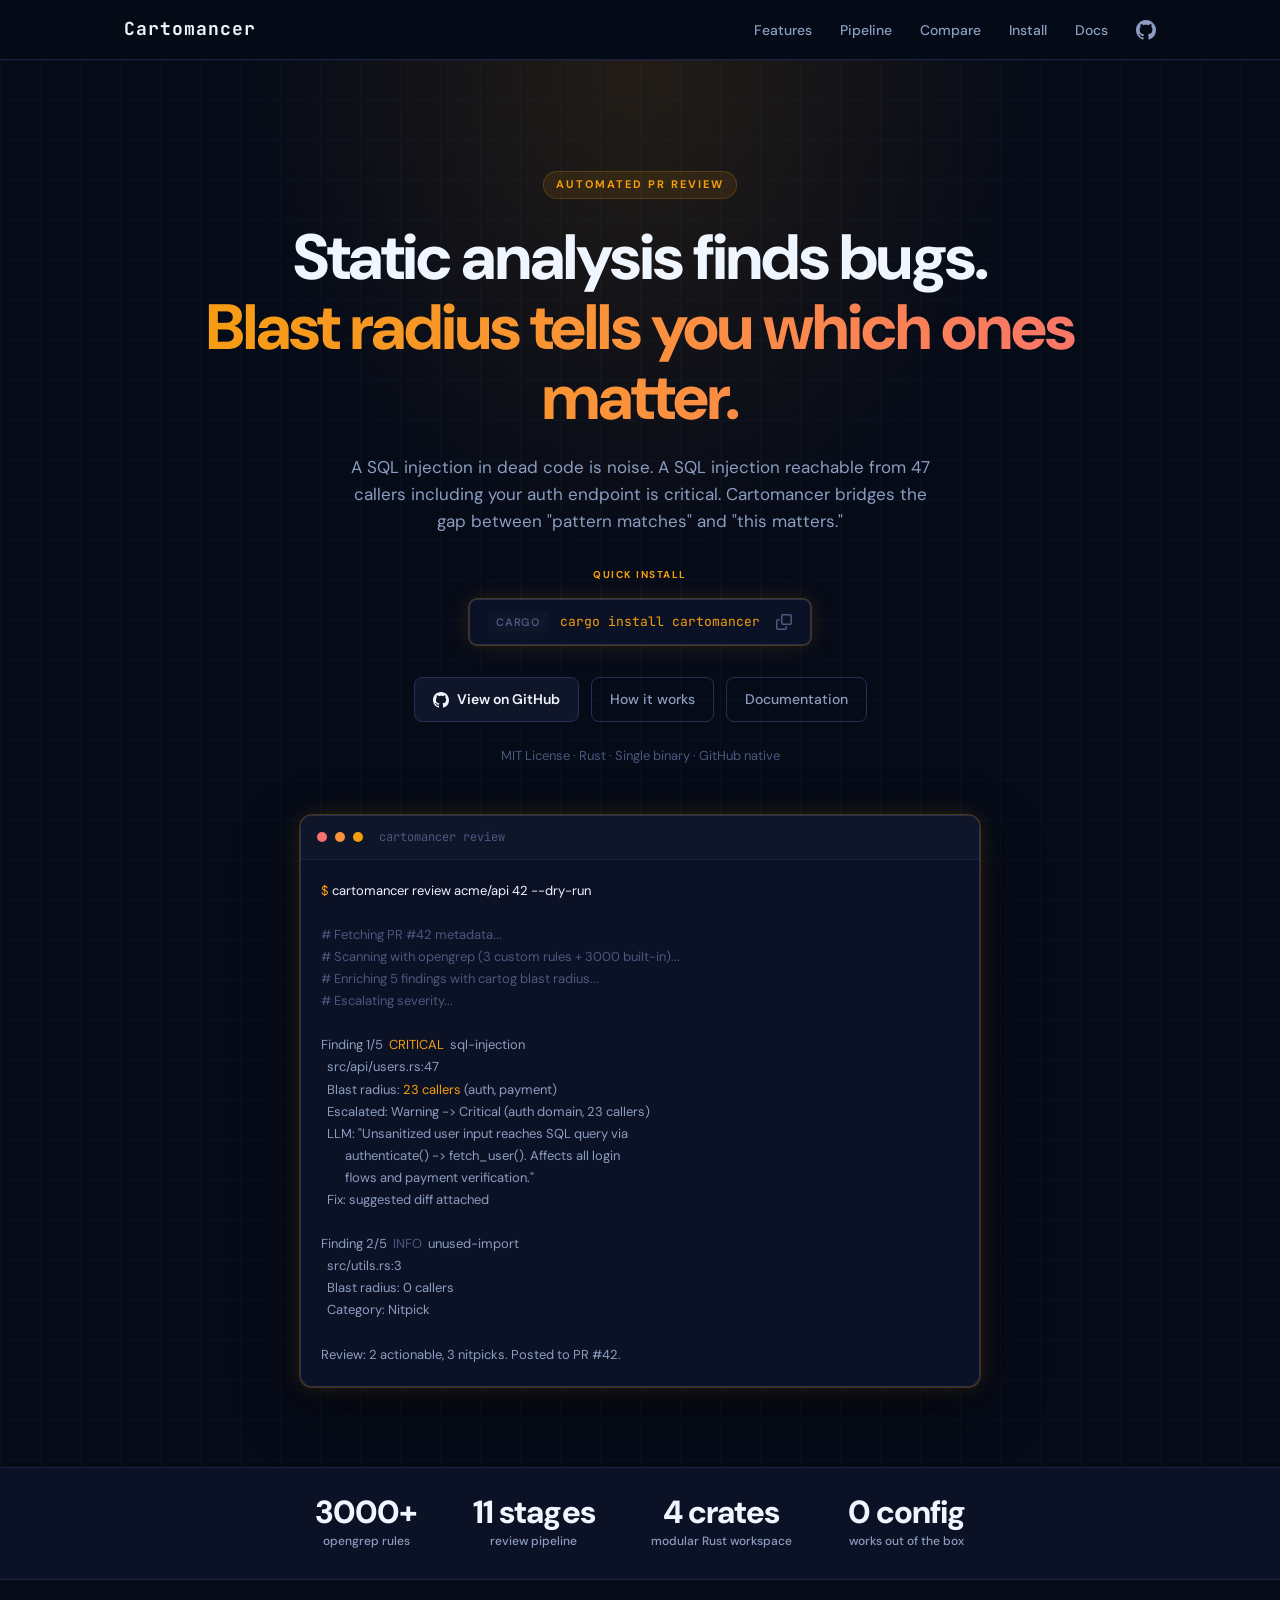
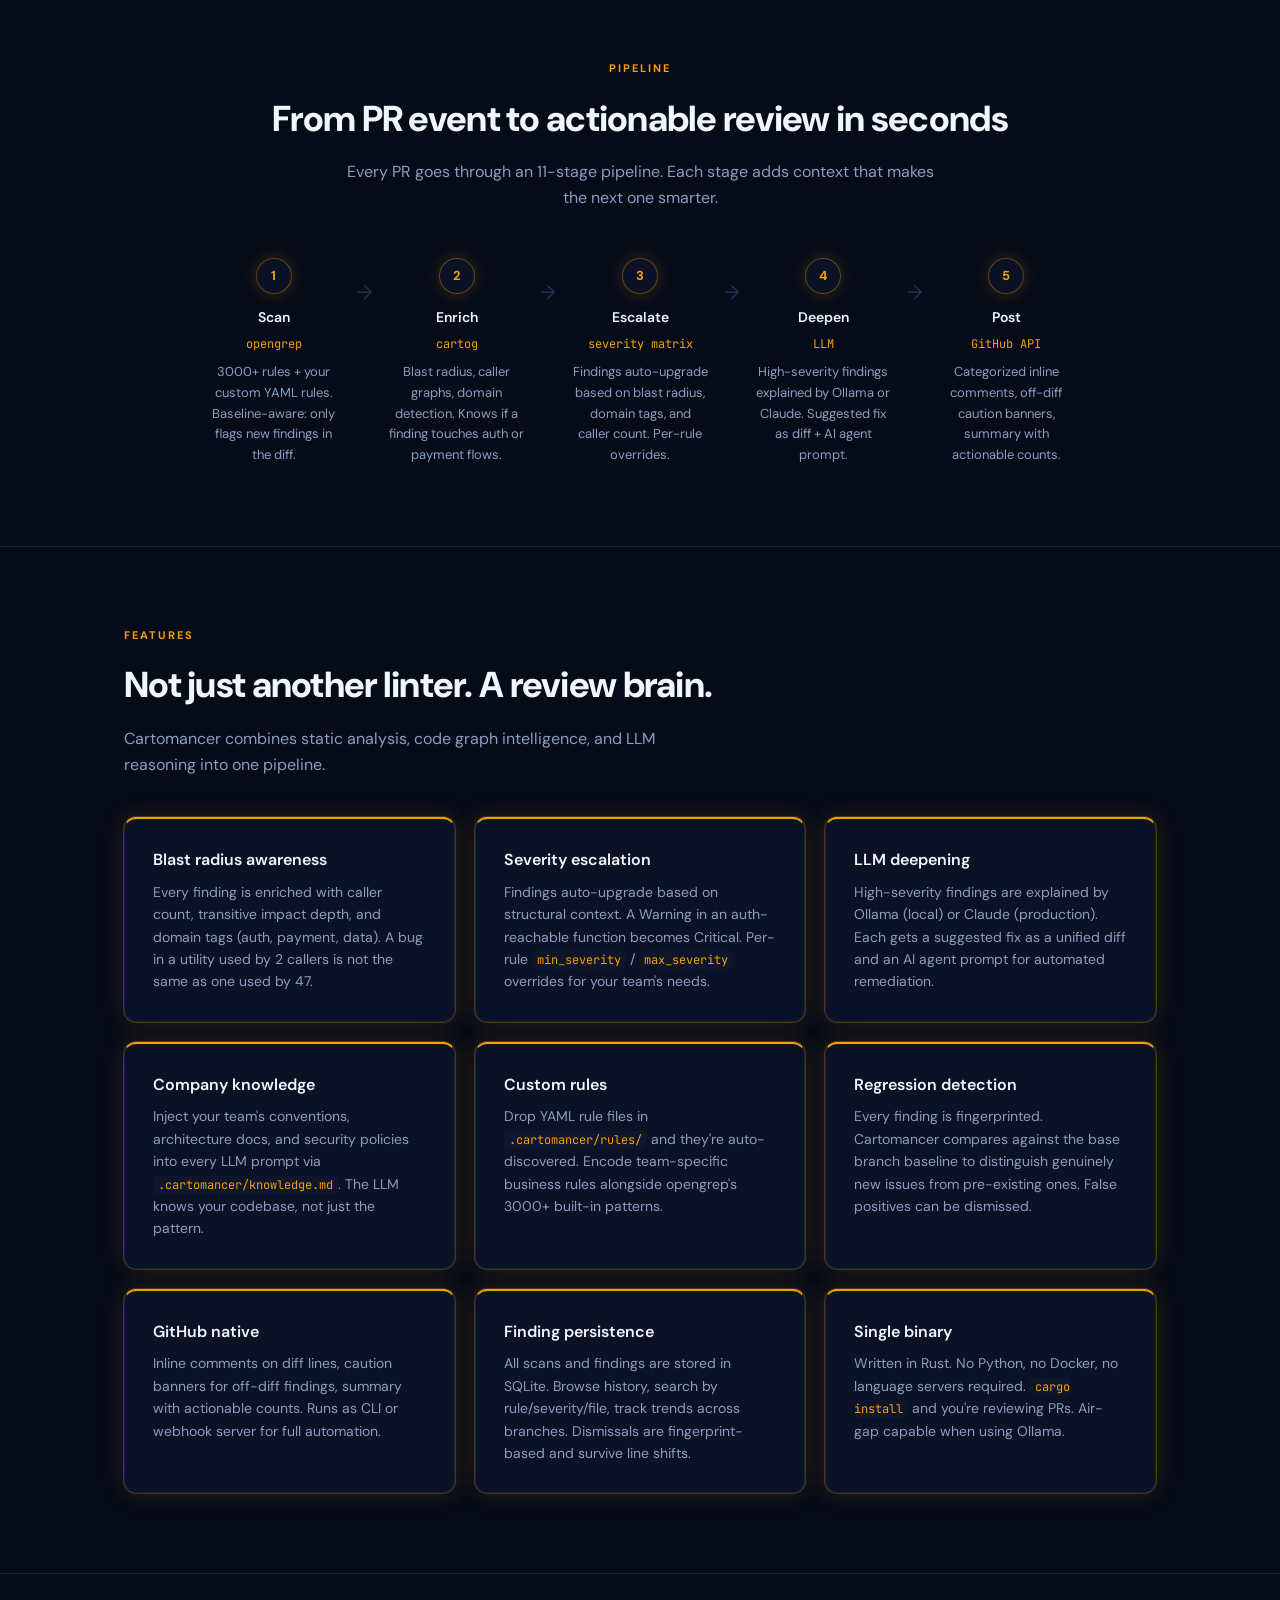
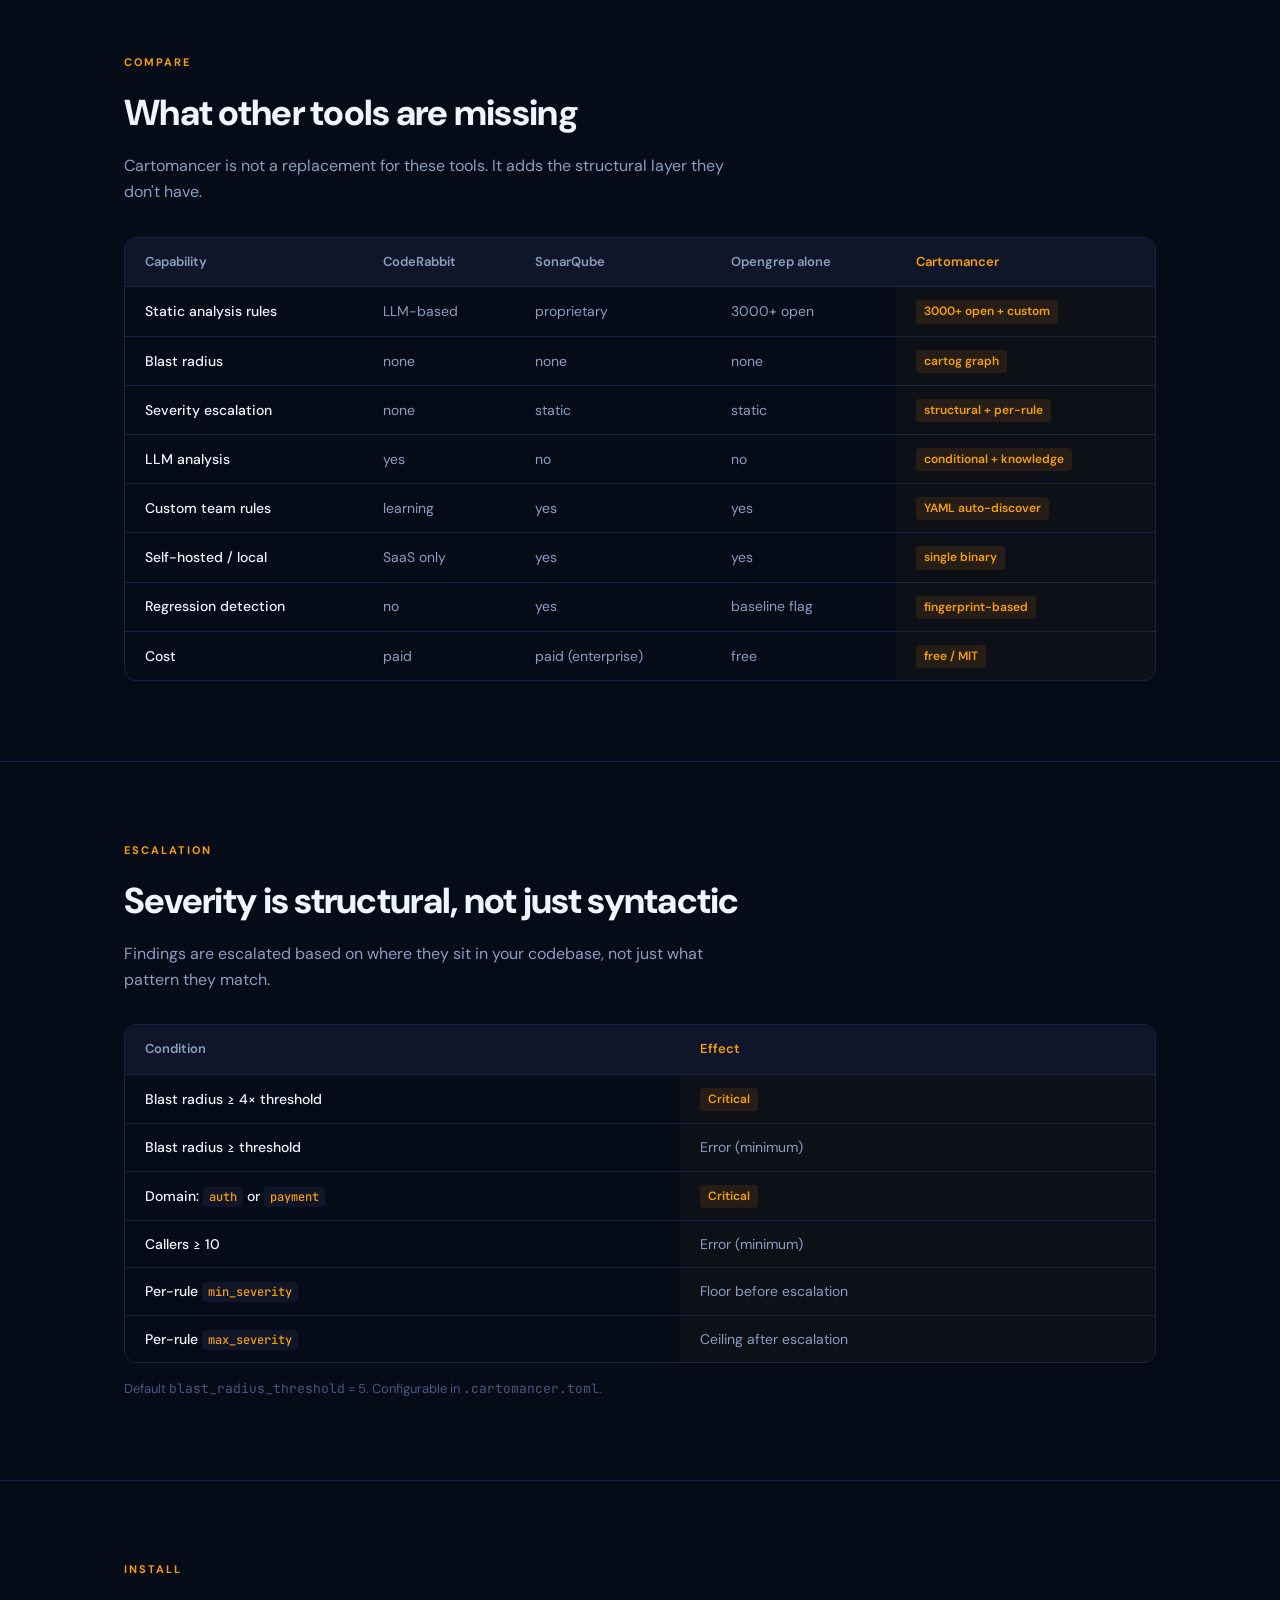
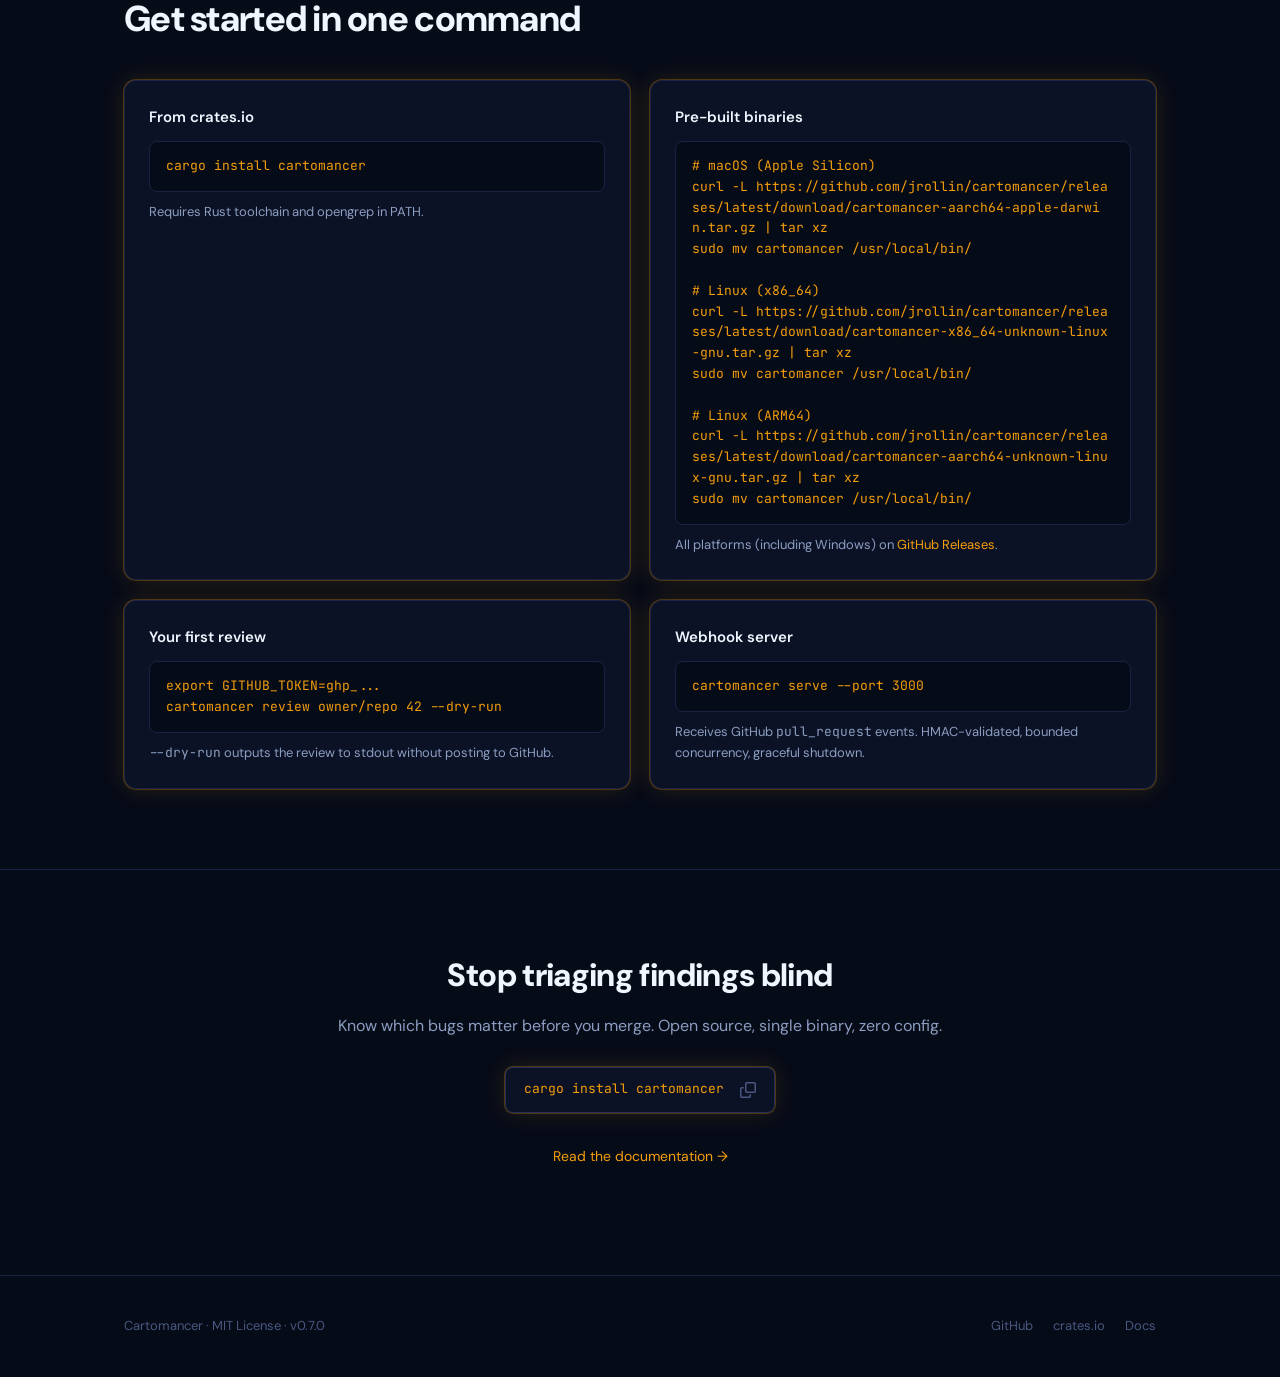
==== commit 1cd7a3a5: "docs: update docs and site for global --json flag and v0.7.0 - Bump site version badges from v0.6.0 " ====
--- a/site/index.html
+++ b/site/index.html
@@ -421,7 +421,7 @@
 <footer class="footer">
   <div class="container">
     <div class="footer-inner">
-      <span>Cartomancer &middot; MIT License &middot; v0.6.0</span>
+      <span>Cartomancer &middot; MIT License &middot; v0.7.0</span>
       <ul class="footer-links">
         <li><a href="https://github.com/jrollin/cartomancer">GitHub</a></li>
         <li><a href="https://crates.io/crates/cartomancer">crates.io</a></li>
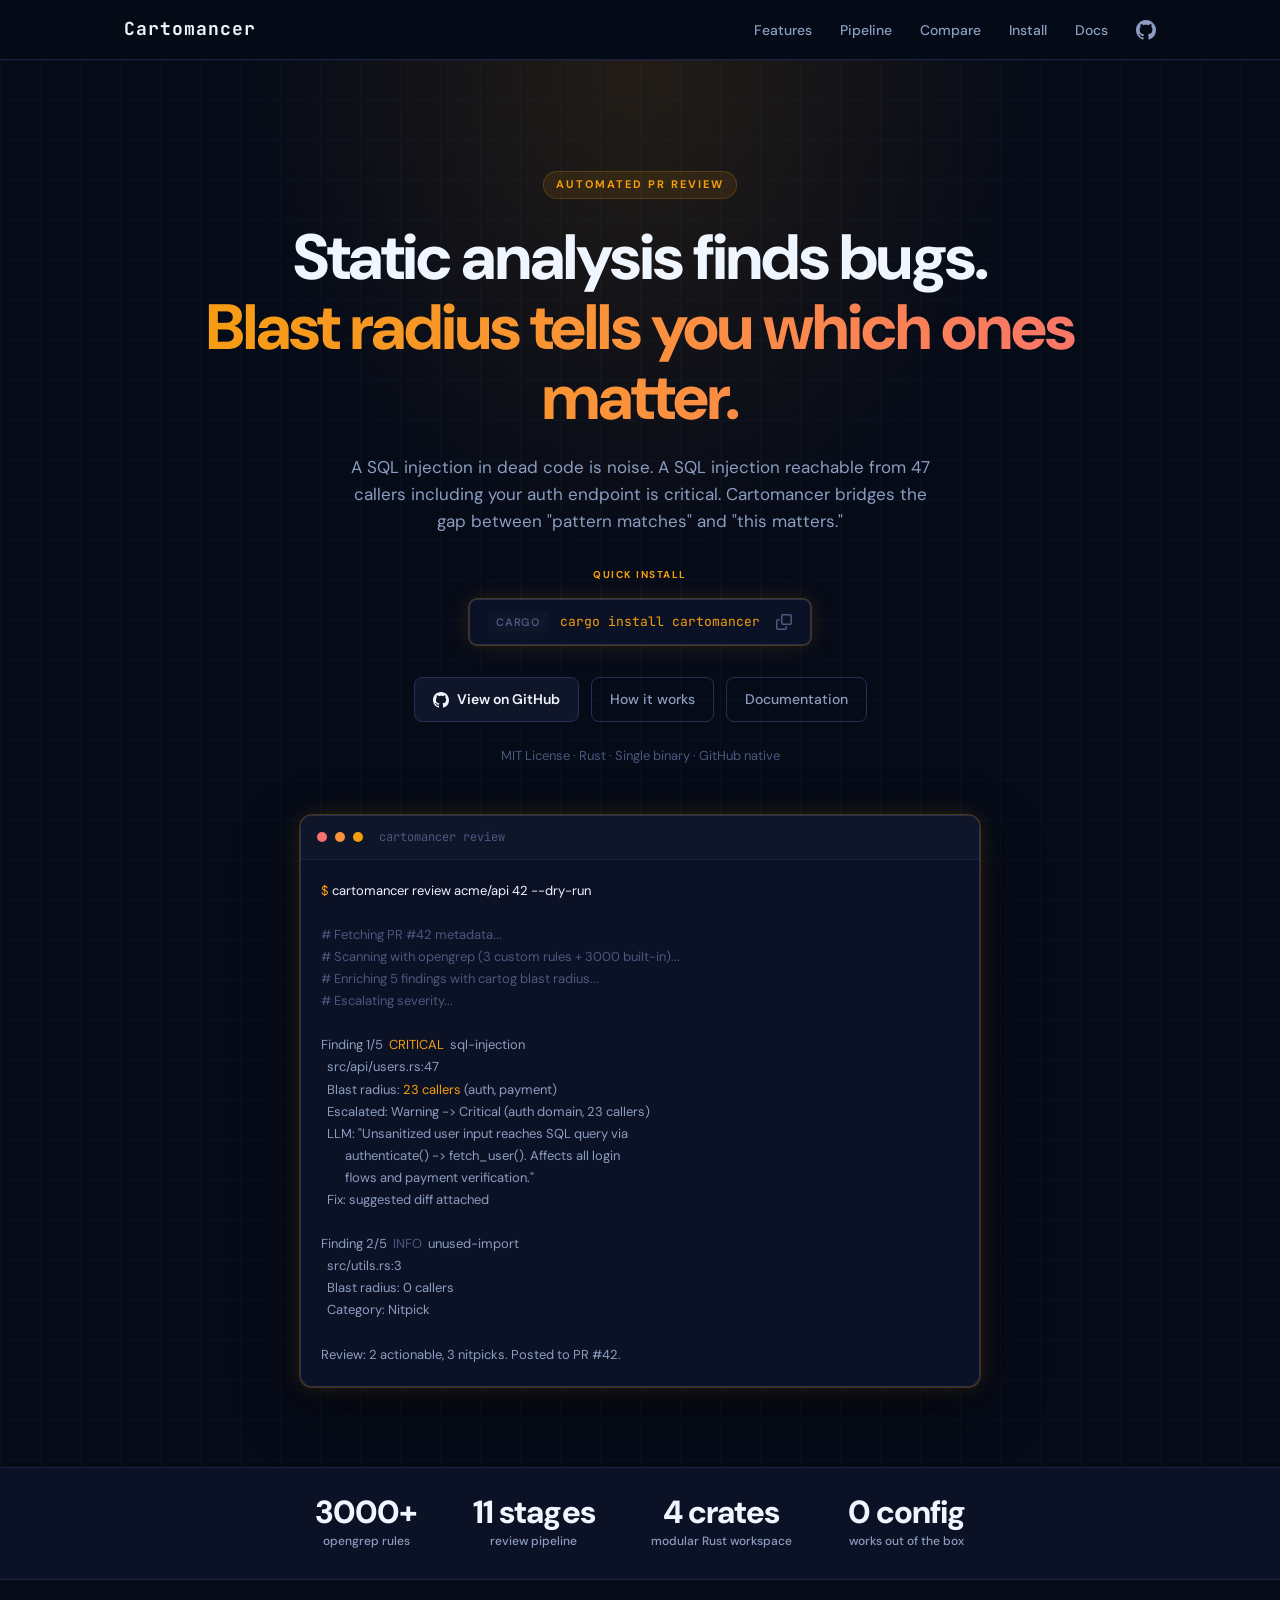
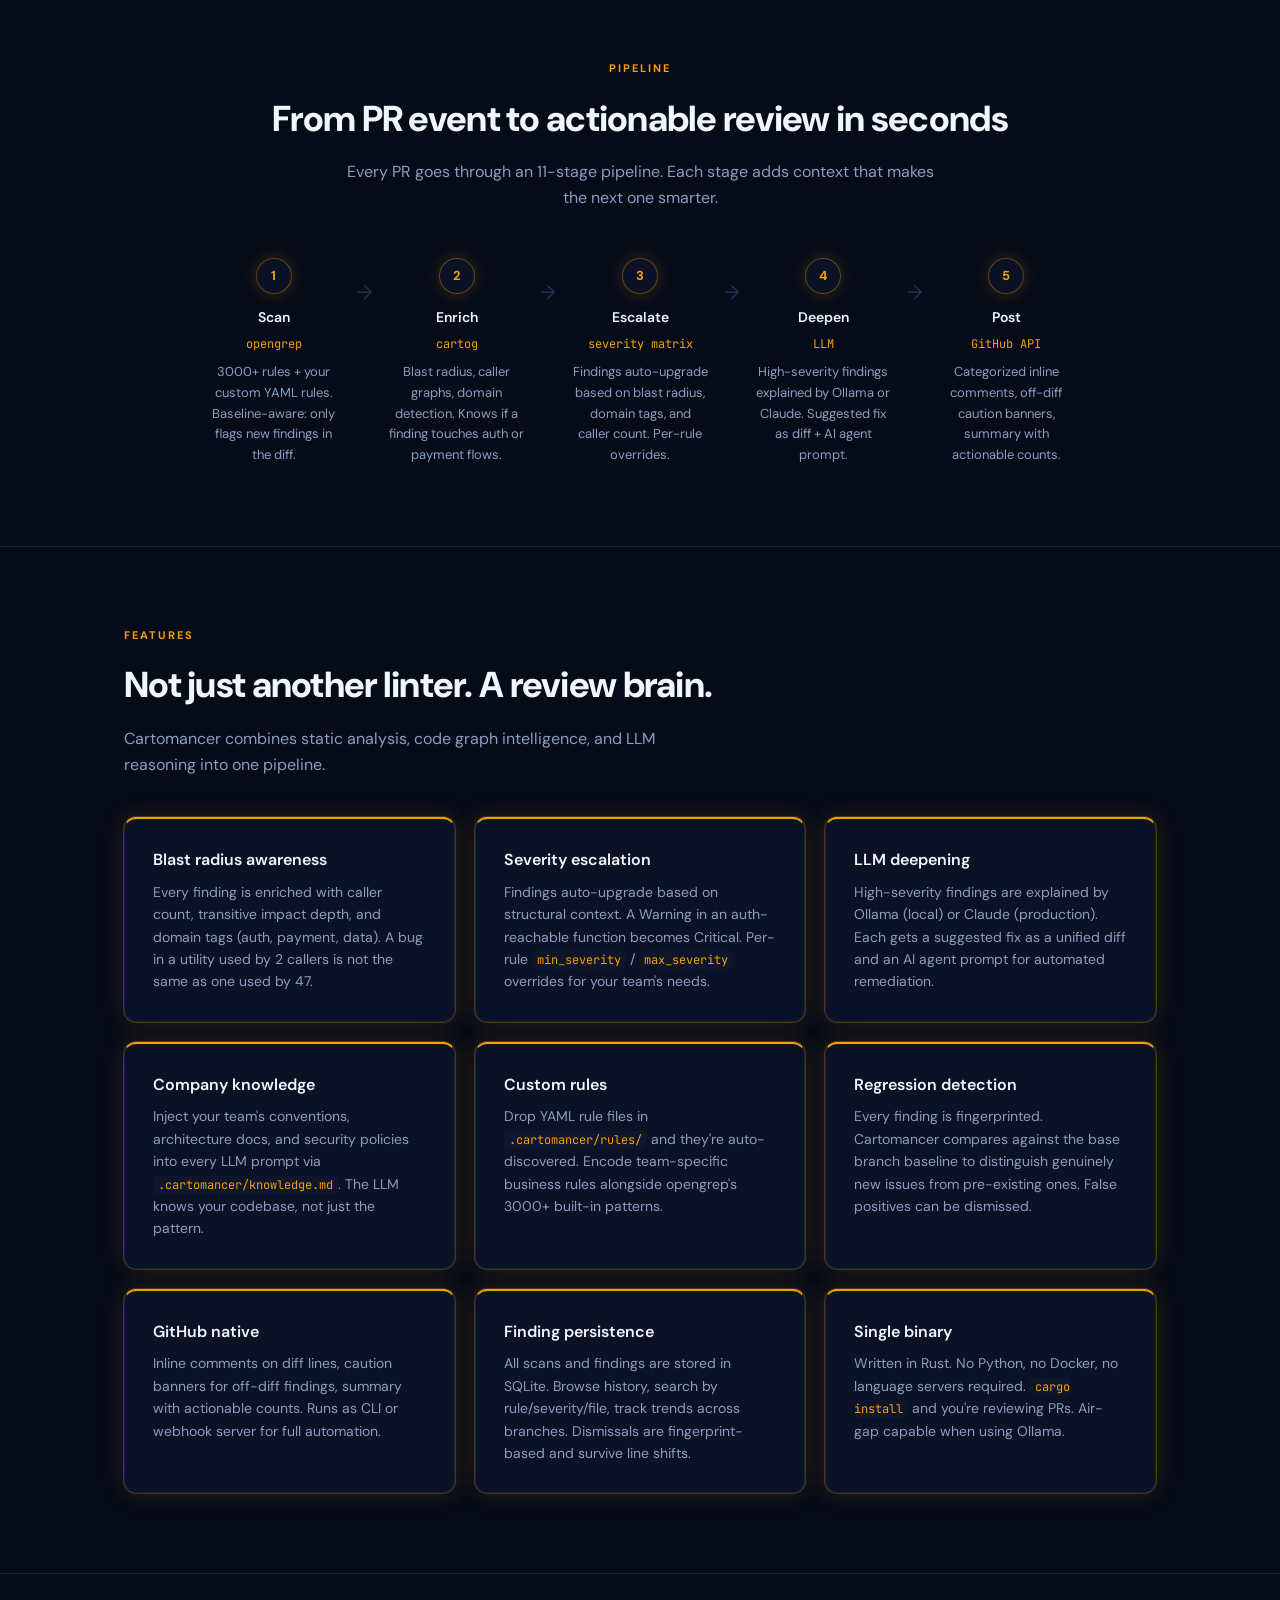
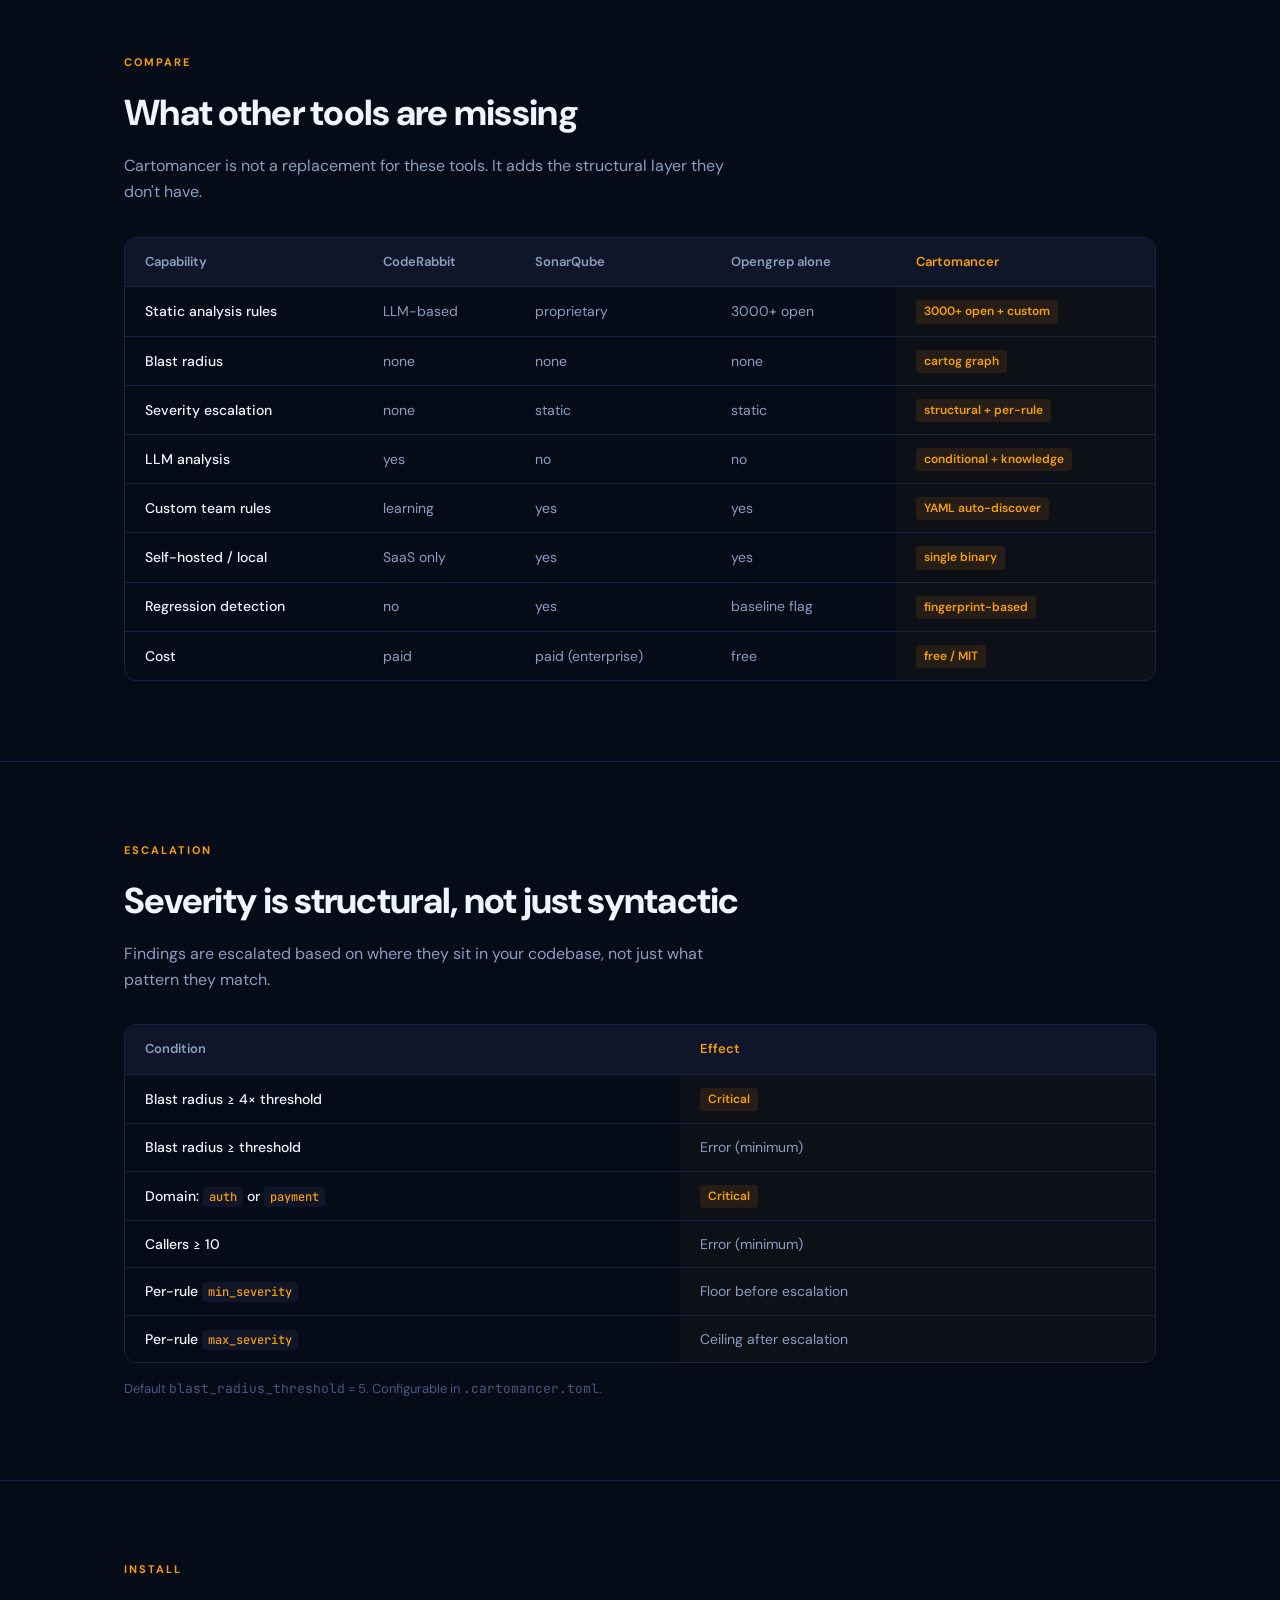
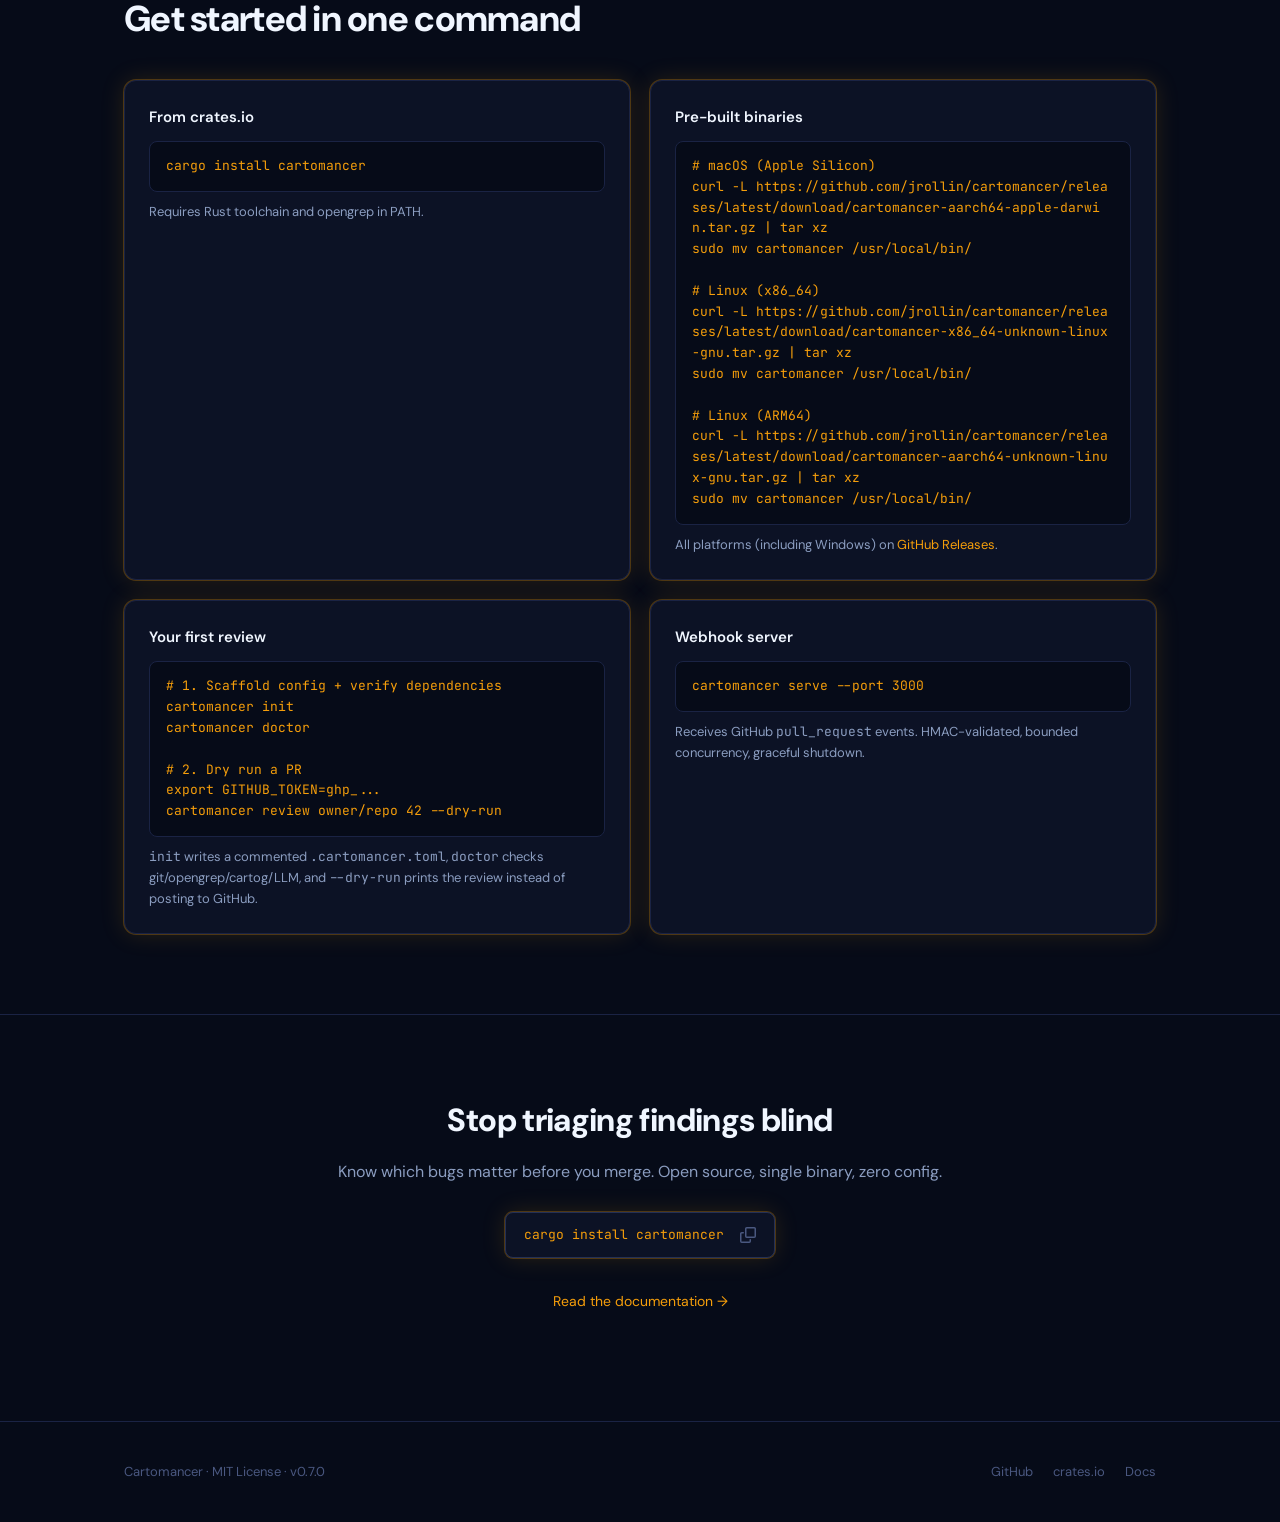
==== commit 10b5814c: "docs: reflect init, scan envelope, new doctor checks, anyhow-only error model - README: add init row" ====
--- a/site/index.html
+++ b/site/index.html
@@ -389,9 +389,14 @@
       </div>
       <div class="install-card">
         <h3>Your first review</h3>
-        <pre>export GITHUB_TOKEN=ghp_...
+        <pre><span class="comment"># 1. Scaffold config + verify dependencies</span>
+cartomancer init
+cartomancer doctor
+
+<span class="comment"># 2. Dry run a PR</span>
+export GITHUB_TOKEN=ghp_...
 cartomancer review owner/repo 42 --dry-run</pre>
-        <p><code>--dry-run</code> outputs the review to stdout without posting to GitHub.</p>
+        <p><code>init</code> writes a commented <code>.cartomancer.toml</code>, <code>doctor</code> checks git/opengrep/cartog/LLM, and <code>--dry-run</code> prints the review instead of posting to GitHub.</p>
       </div>
       <div class="install-card">
         <h3>Webhook server</h3>
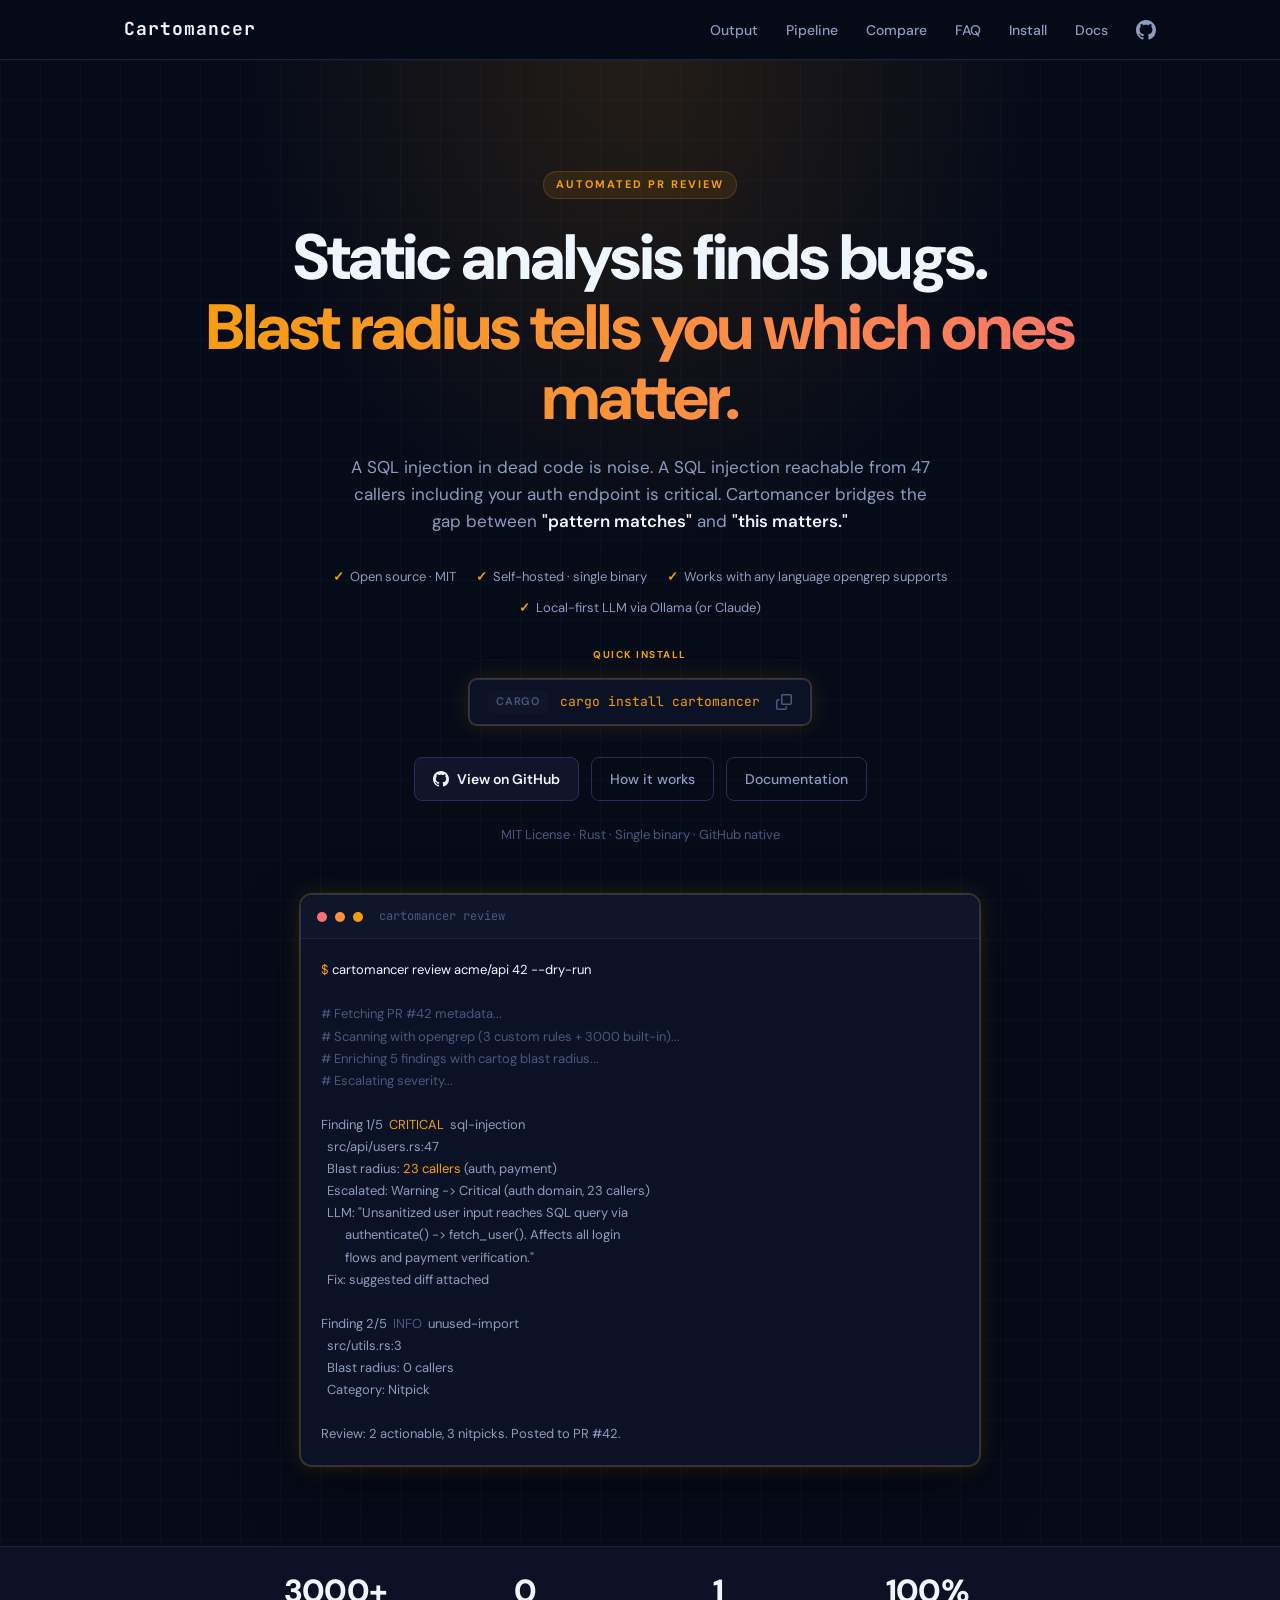
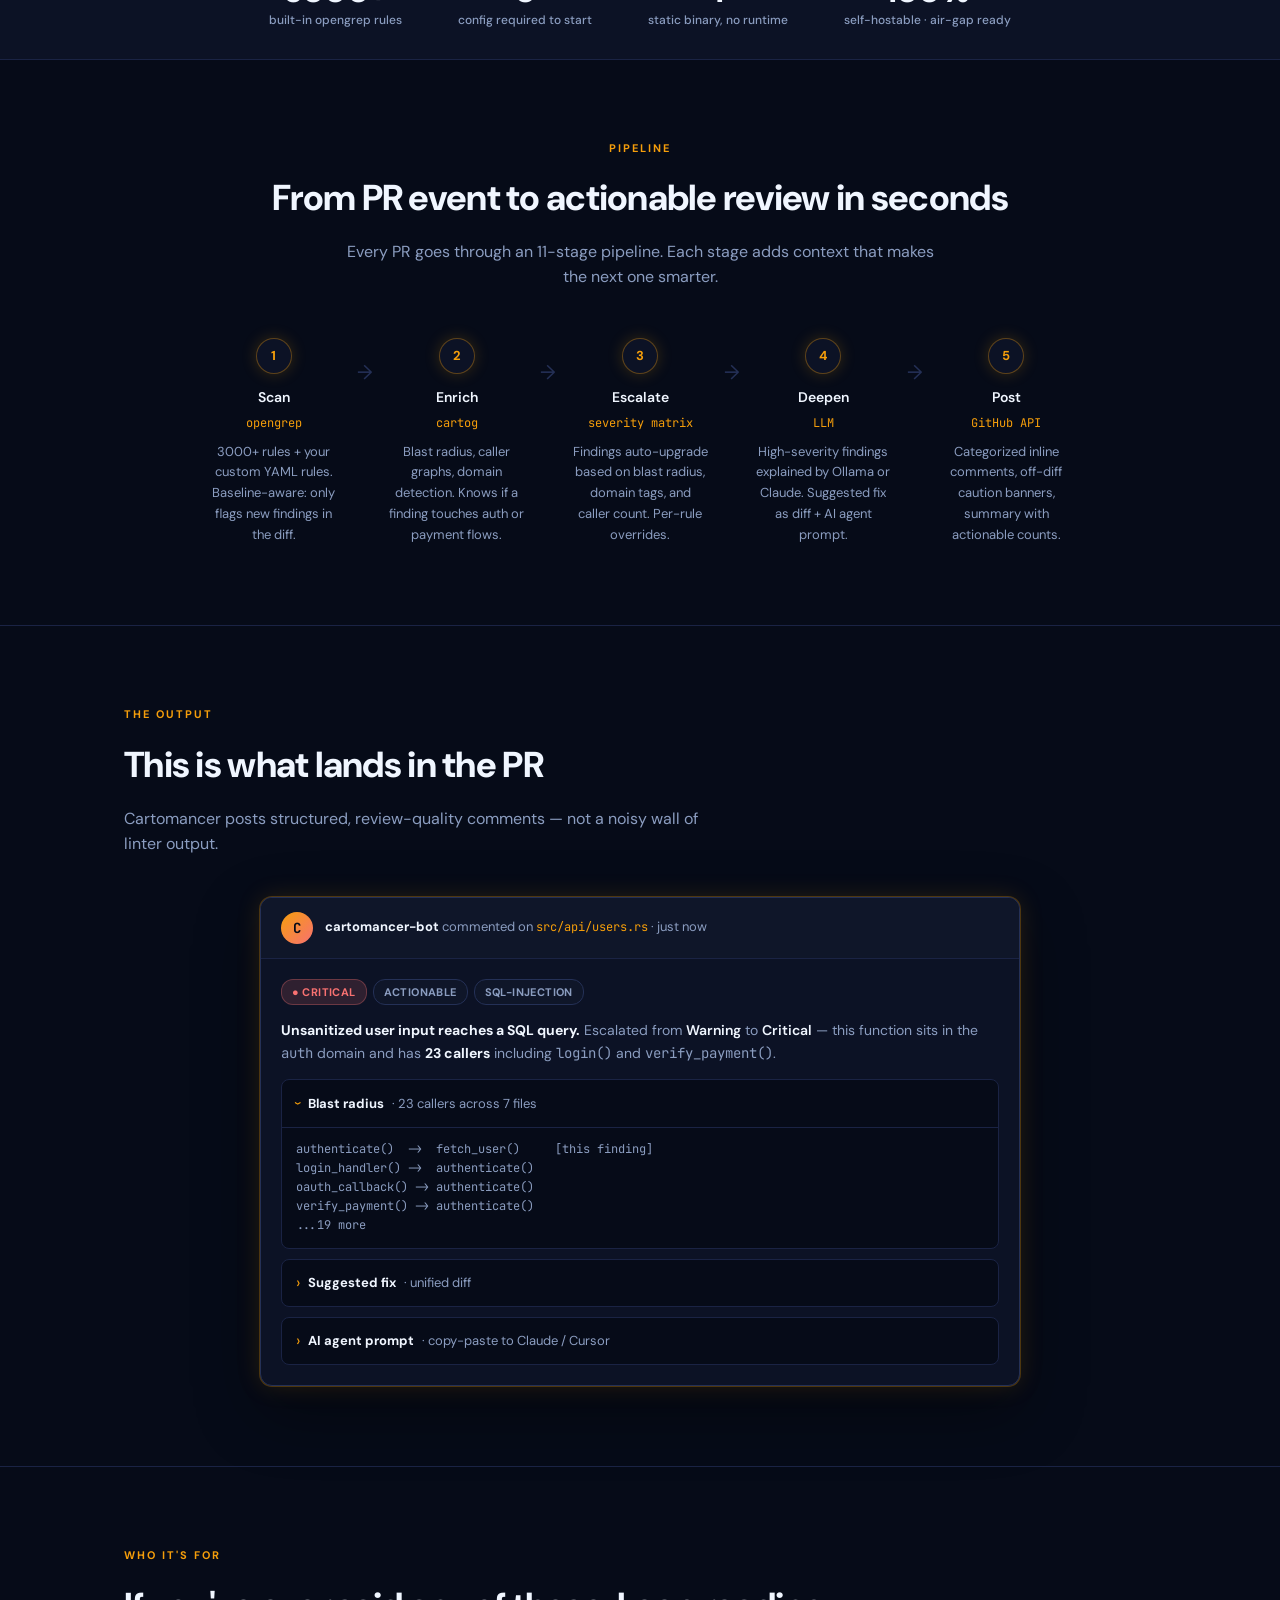
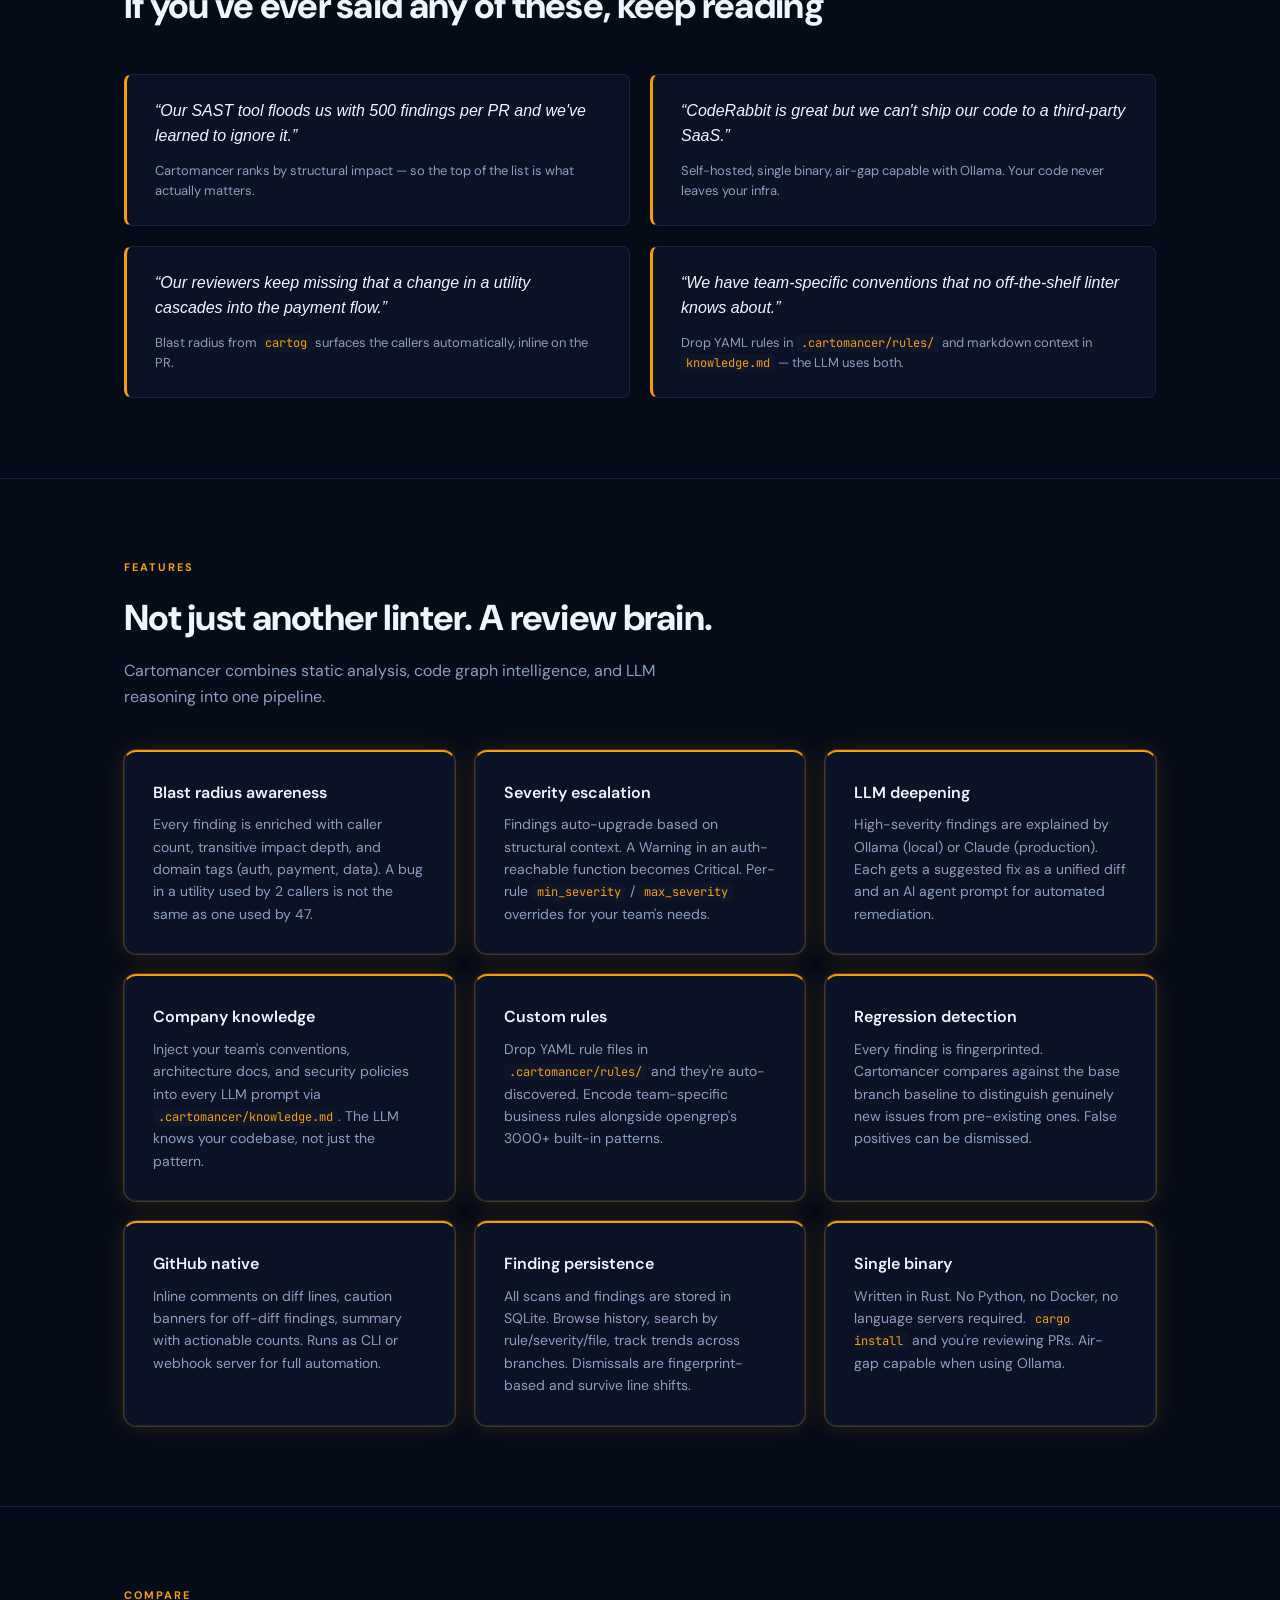
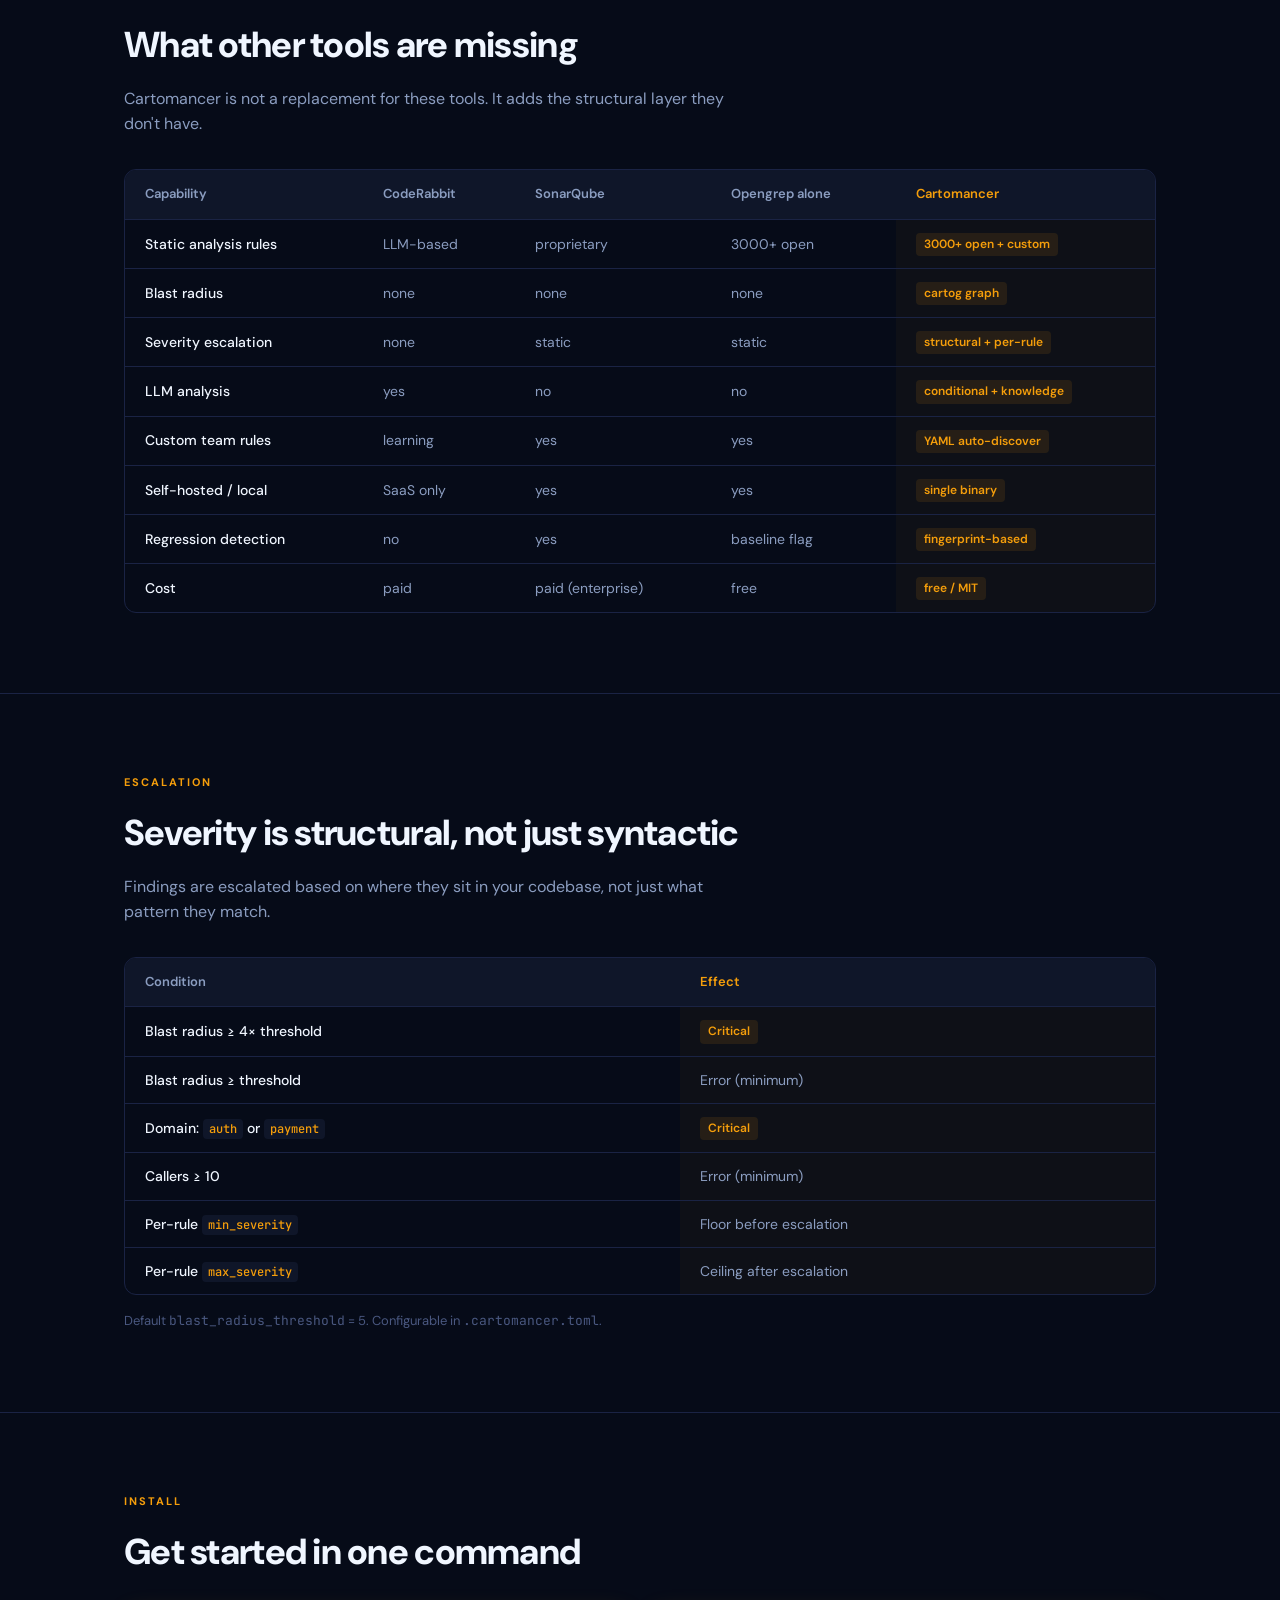
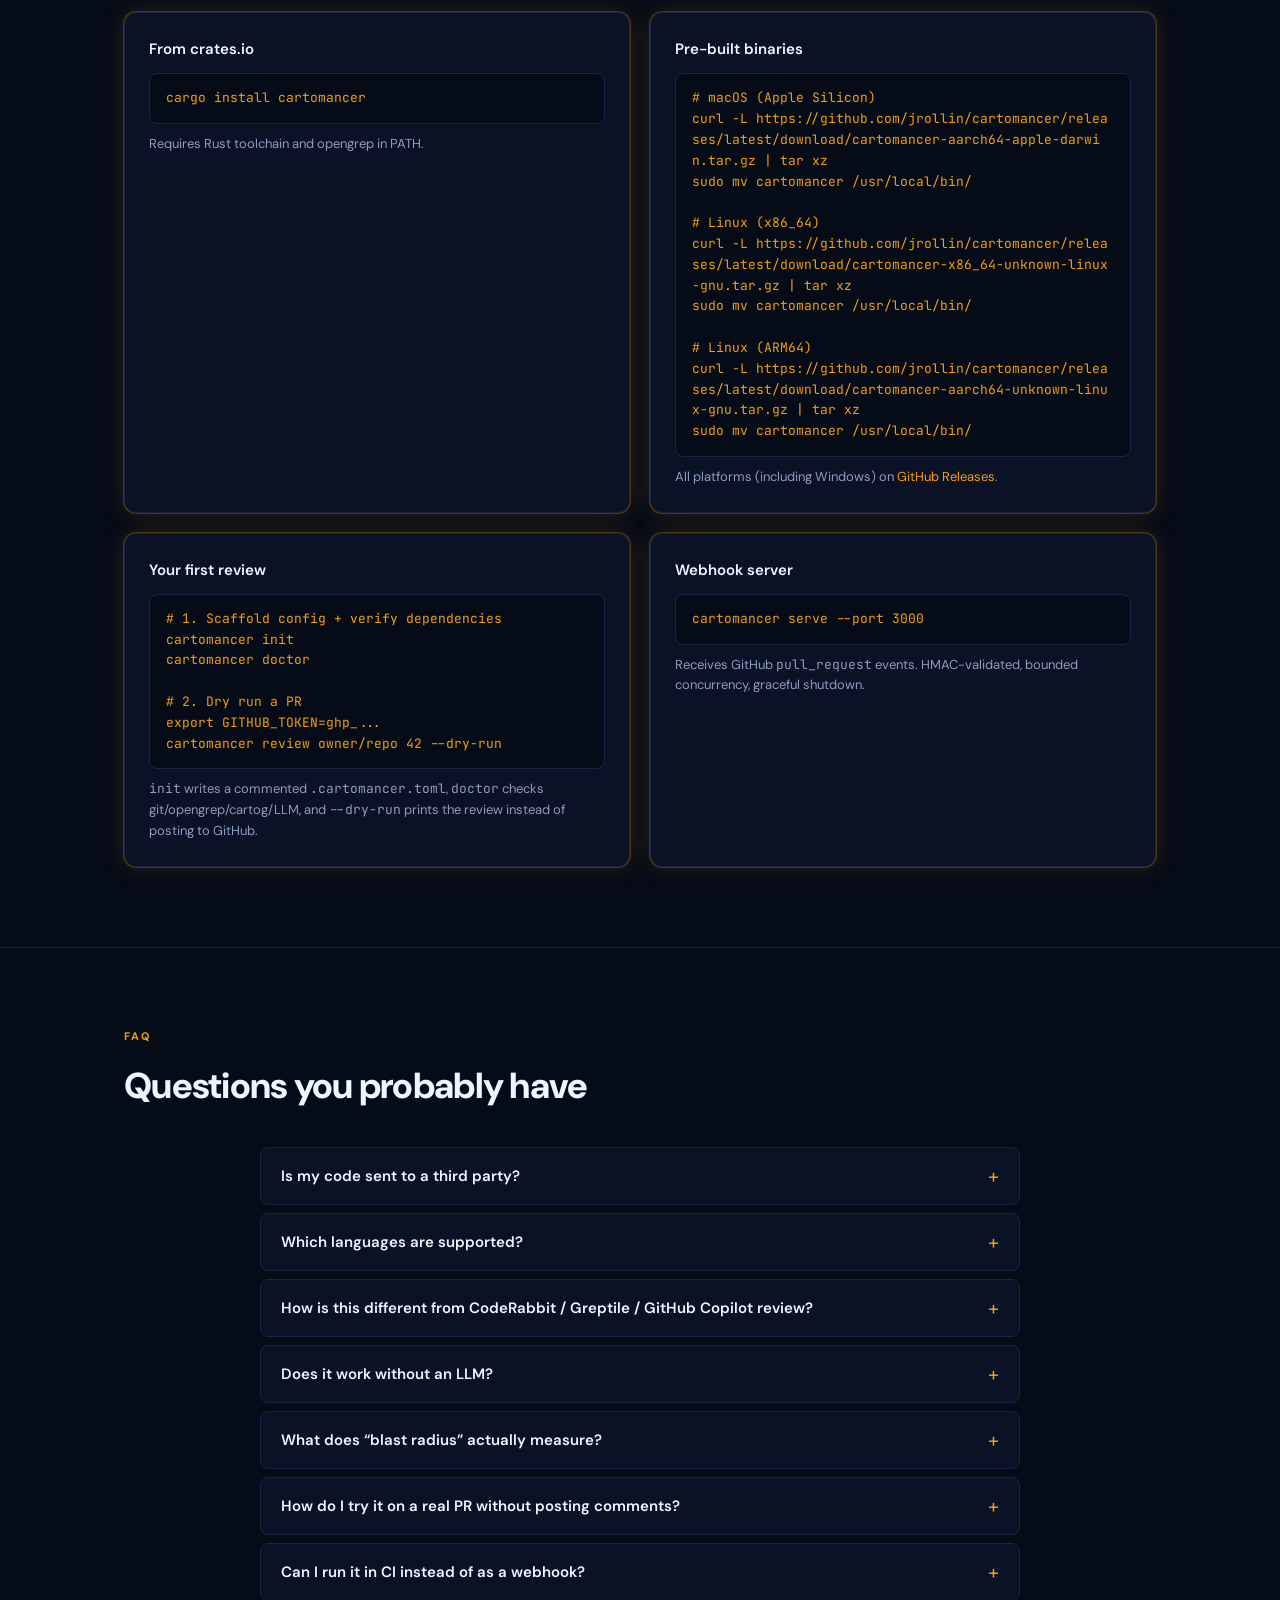
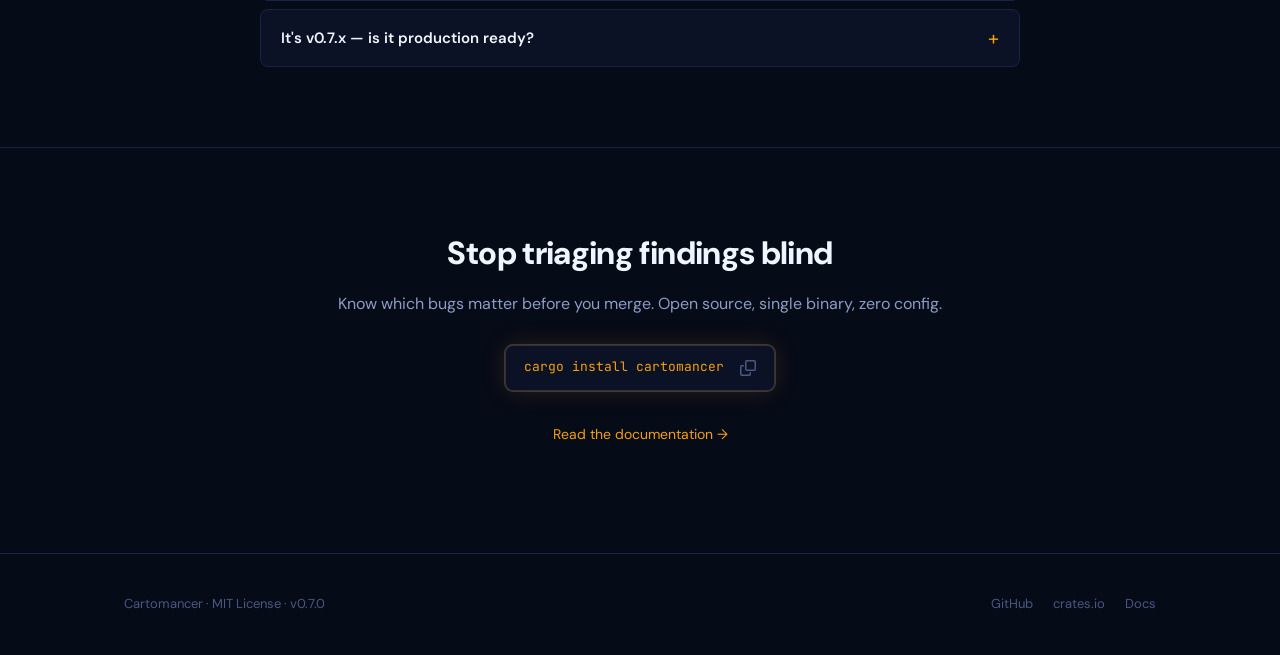
==== commit fb82b48c: "docs(site): improve landing page appeal for new developers Add PR comment preview, audience quotes, " ====
--- a/site/index.html
+++ b/site/index.html
@@ -5,6 +5,16 @@
   <meta name="viewport" content="width=device-width, initial-scale=1.0">
   <title>Cartomancer — PR reviews that know what your code touches</title>
   <meta name="description" content="Automated PR review: opengrep static analysis + blast radius from cartog + LLM deepening. Know which bugs matter before you merge.">
+
+  <meta property="og:title" content="Cartomancer — PR reviews that know what your code touches">
+  <meta property="og:description" content="Static analysis finds bugs. Blast radius tells you which ones matter. Open source, single binary, self-hosted.">
+  <meta property="og:type" content="website">
+  <meta property="og:url" content="https://jrollin.github.io/cartomancer/">
+  <meta name="twitter:card" content="summary_large_image">
+  <meta name="twitter:title" content="Cartomancer — PR reviews that know what your code touches">
+  <meta name="twitter:description" content="Static analysis finds bugs. Blast radius tells you which ones matter. Open source, single binary, self-hosted.">
+
+  <link rel="icon" type="image/svg+xml" href="data:image/svg+xml,%3Csvg xmlns='http://www.w3.org/2000/svg' viewBox='0 0 100 100'%3E%3Crect width='100' height='100' rx='20' fill='%23060b18'/%3E%3Ctext x='50' y='68' font-size='60' text-anchor='middle' font-family='monospace' font-weight='bold' fill='%23f59e0b'%3E⌘%3C/text%3E%3C/svg%3E">
   <link rel="stylesheet" href="style.css">
 </head>
 <body>
@@ -17,9 +27,10 @@
       <span></span><span></span><span></span>
     </button>
     <ul class="nav-links">
-      <li><a href="#features">Features</a></li>
+      <li><a href="#preview">Output</a></li>
       <li><a href="#pipeline">Pipeline</a></li>
       <li><a href="#compare">Compare</a></li>
+      <li><a href="#faq">FAQ</a></li>
       <li><a href="#install">Install</a></li>
       <li><a href="usage.html">Docs</a></li>
       <li>
@@ -43,8 +54,15 @@
 
     <p class="subtitle">
       A SQL injection in dead code is noise. A SQL injection reachable from 47 callers including your auth endpoint is critical.
-      Cartomancer bridges the gap between "pattern matches" and "this matters."
+      Cartomancer bridges the gap between <em>"pattern matches"</em> and <em>"this matters."</em>
     </p>
+
+    <ul class="hero-bullets">
+      <li><span class="check">&#10003;</span> Open source &middot; MIT</li>
+      <li><span class="check">&#10003;</span> Self-hosted &middot; single binary</li>
+      <li><span class="check">&#10003;</span> Works with any language opengrep supports</li>
+      <li><span class="check">&#10003;</span> Local-first LLM via Ollama (or Claude)</li>
+    </ul>
 
     <div class="hero-installs">
       <div class="install-group-label">Quick Install</div>
@@ -109,19 +127,19 @@
   <div class="container">
     <div class="stat-item">
       <div class="stat-value">3000+</div>
-      <div class="stat-label">opengrep rules</div>
+      <div class="stat-label">built-in opengrep rules</div>
     </div>
     <div class="stat-item">
-      <div class="stat-value">11 stages</div>
-      <div class="stat-label">review pipeline</div>
+      <div class="stat-value">0</div>
+      <div class="stat-label">config required to start</div>
     </div>
     <div class="stat-item">
-      <div class="stat-value">4 crates</div>
-      <div class="stat-label">modular Rust workspace</div>
+      <div class="stat-value">1</div>
+      <div class="stat-label">static binary, no runtime</div>
     </div>
     <div class="stat-item">
-      <div class="stat-value">0 config</div>
-      <div class="stat-label">works out of the box</div>
+      <div class="stat-value">100%</div>
+      <div class="stat-label">self-hostable &middot; air-gap ready</div>
     </div>
   </div>
 </div>
@@ -181,6 +199,83 @@
   </div>
 </section>
 
+<!-- -- PR Comment preview -------------------------------- -->
+<section id="preview">
+  <div class="container">
+    <div class="section-label">The output</div>
+    <h2 class="section-heading">This is what lands in the PR</h2>
+    <p class="section-subtitle">Cartomancer posts structured, review-quality comments — not a noisy wall of linter output.</p>
+
+    <div class="pr-comment" style="margin-top: 40px;">
+      <div class="pr-comment-header">
+        <div class="pr-avatar">C</div>
+        <div>
+          <strong>cartomancer-bot</strong> <span class="pr-meta">commented on <code>src/api/users.rs</code> &middot; just now</span>
+        </div>
+      </div>
+      <div class="pr-comment-body">
+        <div class="pr-badges">
+          <span class="pr-badge pr-badge-critical">&#9679; Critical</span>
+          <span class="pr-badge pr-badge-neutral">Actionable</span>
+          <span class="pr-badge pr-badge-neutral">sql-injection</span>
+        </div>
+        <p><strong>Unsanitized user input reaches a SQL query.</strong> Escalated from <em>Warning</em> to <em>Critical</em> — this function sits in the <code>auth</code> domain and has <strong>23 callers</strong> including <code>login()</code> and <code>verify_payment()</code>.</p>
+
+        <details open>
+          <summary><strong>Blast radius</strong> &middot; 23 callers across 7 files</summary>
+          <pre class="pr-code">authenticate()  ->  fetch_user()     [this finding]
+login_handler() ->  authenticate()
+oauth_callback() -> authenticate()
+verify_payment() -> authenticate()
+...19 more</pre>
+        </details>
+
+        <details>
+          <summary><strong>Suggested fix</strong> &middot; unified diff</summary>
+          <pre class="pr-code pr-diff"><span class="diff-rm">- let query = format!("SELECT * FROM users WHERE id = {}", user_id);</span>
+<span class="diff-add">+ let query = "SELECT * FROM users WHERE id = $1";
++ let row = sqlx::query(query).bind(user_id).fetch_one(&pool).await?;</span></pre>
+        </details>
+
+        <details>
+          <summary><strong>AI agent prompt</strong> &middot; copy-paste to Claude / Cursor</summary>
+          <pre class="pr-code">In src/api/users.rs line 47, replace string-formatted SQL
+with a parameterized sqlx query. The user_id parameter
+comes from an unauthenticated HTTP handler — treat as
+untrusted. See also callers in auth/login_handler.rs...</pre>
+        </details>
+      </div>
+    </div>
+  </div>
+</section>
+
+<!-- -- Who is this for ---------------------------------- -->
+<section id="audience">
+  <div class="container">
+    <div class="section-label">Who it's for</div>
+    <h2 class="section-heading">If you've ever said any of these, keep reading</h2>
+
+    <div class="quotes-grid" style="margin-top: 40px;">
+      <blockquote class="quote-card">
+        <p>&ldquo;Our SAST tool floods us with 500 findings per PR and we've learned to ignore it.&rdquo;</p>
+        <cite>Cartomancer ranks by structural impact &mdash; so the top of the list is what actually matters.</cite>
+      </blockquote>
+      <blockquote class="quote-card">
+        <p>&ldquo;CodeRabbit is great but we can't ship our code to a third-party SaaS.&rdquo;</p>
+        <cite>Self-hosted, single binary, air-gap capable with Ollama. Your code never leaves your infra.</cite>
+      </blockquote>
+      <blockquote class="quote-card">
+        <p>&ldquo;Our reviewers keep missing that a change in a utility cascades into the payment flow.&rdquo;</p>
+        <cite>Blast radius from <code>cartog</code> surfaces the callers automatically, inline on the PR.</cite>
+      </blockquote>
+      <blockquote class="quote-card">
+        <p>&ldquo;We have team-specific conventions that no off-the-shelf linter knows about.&rdquo;</p>
+        <cite>Drop YAML rules in <code>.cartomancer/rules/</code> and markdown context in <code>knowledge.md</code> &mdash; the LLM uses both.</cite>
+      </blockquote>
+    </div>
+  </div>
+</section>
+
 <!-- -- Features ------------------------------------------ -->
 <section id="features">
   <div class="container">
@@ -403,6 +498,56 @@
         <pre>cartomancer serve --port 3000</pre>
         <p>Receives GitHub <code>pull_request</code> events. HMAC-validated, bounded concurrency, graceful shutdown.</p>
       </div>
+    </div>
+  </div>
+</section>
+
+<!-- -- FAQ ----------------------------------------------- -->
+<section id="faq">
+  <div class="container">
+    <div class="section-label">FAQ</div>
+    <h2 class="section-heading">Questions you probably have</h2>
+
+    <div class="faq-list" style="margin-top: 32px;">
+      <details class="faq-item">
+        <summary>Is my code sent to a third party?</summary>
+        <p>No &mdash; not unless you explicitly configure the Anthropic provider. The default LLM backend is Ollama running locally. Cartomancer itself is a binary on your box; only GitHub API calls leave the machine (PR metadata + posting comments). Fully air-gap capable.</p>
+      </details>
+
+      <details class="faq-item">
+        <summary>Which languages are supported?</summary>
+        <p>Static analysis: anything <a href="https://github.com/opengrep/opengrep">opengrep</a> supports (Python, JS/TS, Go, Java, Rust, Ruby, C, C#, PHP, Kotlin, Swift, etc.). Blast radius via <code>cartog</code>: Python, TypeScript/JavaScript, Rust, Go, Ruby, Java. If cartog doesn't know your language yet, you still get static analysis + LLM &mdash; just without the structural escalation layer.</p>
+      </details>
+
+      <details class="faq-item">
+        <summary>How is this different from CodeRabbit / Greptile / GitHub Copilot review?</summary>
+        <p>Those are LLM-first: they read your diff and guess at issues. Cartomancer is <em>analysis-first</em>: opengrep's deterministic rules find real patterns, <code>cartog</code>'s call graph measures impact, and the LLM is used surgically to explain and suggest fixes for the findings that already passed the structural bar. Fewer hallucinations, cheaper runs, and you can ship it on your own infra.</p>
+      </details>
+
+      <details class="faq-item">
+        <summary>Does it work without an LLM?</summary>
+        <p>Yes. LLM deepening is conditional &mdash; you still get the full opengrep scan, cartog enrichment, severity escalation, and GitHub comments without it. Turn it off entirely by setting the deepening threshold above <code>critical</code>.</p>
+      </details>
+
+      <details class="faq-item">
+        <summary>What does &ldquo;blast radius&rdquo; actually measure?</summary>
+        <p>The number of transitive callers of the function containing the finding, computed from <code>cartog</code>'s call graph. Combined with domain tags (<code>auth</code>, <code>payment</code>, <code>data</code>) it turns static severity into structural severity: a <em>Warning</em> in a 47-caller auth path becomes <em>Critical</em>; an <em>Error</em> in dead code stays quiet.</p>
+      </details>
+
+      <details class="faq-item">
+        <summary>How do I try it on a real PR without posting comments?</summary>
+        <p>Pass <code>--dry-run</code> &mdash; the full pipeline runs and the review is printed to stdout instead of posted. Great for first-time evaluation and CI previews.</p>
+      </details>
+
+      <details class="faq-item">
+        <summary>Can I run it in CI instead of as a webhook?</summary>
+        <p>Yes. Invoke <code>cartomancer review &lt;owner/repo&gt; &lt;pr&gt;</code> from GitHub Actions, GitLab CI, or any job runner with access to <code>GITHUB_TOKEN</code>. The webhook server (<code>cartomancer serve</code>) is optional &mdash; use it when you want instant reviews without wiring CI.</p>
+      </details>
+
+      <details class="faq-item">
+        <summary>It's v0.7.x &mdash; is it production ready?</summary>
+        <p>It's a young project, shipping incrementally. The pipeline works end-to-end, has tests, and produces useful reviews today. Expect the CLI surface to stabilize before 1.0. File an issue or PR &mdash; feedback shapes the roadmap.</p>
+      </details>
     </div>
   </div>
 </section>
--- a/site/style.css
+++ b/site/style.css
@@ -1041,6 +1041,325 @@
   margin-bottom: 16px;
 }
 
+/* -- Hero bullets ---------------------------------------- */
+
+.hero-bullets {
+  list-style: none;
+  display: flex;
+  flex-wrap: wrap;
+  justify-content: center;
+  gap: 10px 20px;
+  margin: 0 auto 28px;
+  max-width: 720px;
+  font-size: 13px;
+  color: var(--text-secondary);
+}
+
+.hero-bullets li {
+  display: inline-flex;
+  align-items: center;
+  gap: 6px;
+}
+
+.hero-bullets .check {
+  color: var(--accent);
+  font-weight: 700;
+}
+
+.hero .subtitle em {
+  color: var(--text);
+  font-style: normal;
+  font-weight: 600;
+}
+
+/* -- PR comment preview ---------------------------------- */
+
+.pr-comment {
+  max-width: 760px;
+  margin: 0 auto;
+  background: var(--bg-secondary);
+  border: 1px solid var(--border-light);
+  border-radius: 12px;
+  overflow: hidden;
+  box-shadow: var(--accent-glow), 0 24px 64px rgba(0, 0, 0, 0.4);
+}
+
+.pr-comment-header {
+  display: flex;
+  align-items: center;
+  gap: 12px;
+  padding: 14px 20px;
+  background: var(--bg-tertiary);
+  border-bottom: 1px solid var(--border);
+  font-size: 13px;
+  color: var(--text-secondary);
+}
+
+.pr-avatar {
+  width: 32px;
+  height: 32px;
+  border-radius: 50%;
+  background: linear-gradient(135deg, var(--accent), var(--red));
+  display: flex;
+  align-items: center;
+  justify-content: center;
+  font-family: 'JetBrains Mono', monospace;
+  font-weight: 700;
+  color: var(--bg);
+  font-size: 14px;
+  flex-shrink: 0;
+}
+
+.pr-comment-header strong {
+  color: var(--text);
+}
+
+.pr-meta code {
+  font-size: 12px;
+  color: var(--accent);
+}
+
+.pr-comment-body {
+  padding: 20px;
+  font-size: 14px;
+  color: var(--text-secondary);
+  line-height: 1.65;
+}
+
+.pr-comment-body p {
+  margin-bottom: 14px;
+}
+
+.pr-comment-body strong {
+  color: var(--text);
+}
+
+.pr-comment-body em {
+  color: var(--text);
+  font-style: normal;
+  font-weight: 600;
+}
+
+.pr-badges {
+  display: flex;
+  flex-wrap: wrap;
+  gap: 6px;
+  margin-bottom: 14px;
+}
+
+.pr-badge {
+  font-size: 11px;
+  font-weight: 700;
+  padding: 3px 10px;
+  border-radius: 12px;
+  letter-spacing: 0.4px;
+  text-transform: uppercase;
+}
+
+.pr-badge-critical {
+  background: rgba(248, 113, 113, 0.15);
+  color: var(--red);
+  border: 1px solid rgba(248, 113, 113, 0.3);
+}
+
+.pr-badge-neutral {
+  background: var(--bg-tertiary);
+  color: var(--text-secondary);
+  border: 1px solid var(--border-light);
+}
+
+.pr-comment-body details {
+  background: var(--bg);
+  border: 1px solid var(--border);
+  border-radius: 8px;
+  margin-top: 10px;
+}
+
+.pr-comment-body details summary {
+  padding: 10px 14px;
+  cursor: pointer;
+  font-size: 13px;
+  color: var(--text-secondary);
+  user-select: none;
+  list-style: none;
+  display: flex;
+  align-items: center;
+  gap: 8px;
+}
+
+.pr-comment-body details summary::-webkit-details-marker {
+  display: none;
+}
+
+.pr-comment-body details summary::before {
+  content: '›';
+  color: var(--accent);
+  font-size: 16px;
+  transition: transform 0.15s;
+  display: inline-block;
+}
+
+.pr-comment-body details[open] summary::before {
+  transform: rotate(90deg);
+}
+
+.pr-comment-body details summary strong {
+  color: var(--text);
+}
+
+.pr-comment-body .pr-code {
+  margin: 0;
+  padding: 12px 14px;
+  background: transparent;
+  border-top: 1px solid var(--border);
+  font-family: 'JetBrains Mono', monospace;
+  font-size: 12px;
+  line-height: 1.6;
+  color: var(--text-secondary);
+  overflow-x: auto;
+  white-space: pre;
+}
+
+.pr-diff .diff-rm {
+  color: var(--red);
+  display: block;
+}
+
+.pr-diff .diff-add {
+  color: #86efac;
+  display: block;
+}
+
+/* -- Quotes grid (audience) ------------------------------ */
+
+.quotes-grid {
+  display: grid;
+  grid-template-columns: repeat(2, 1fr);
+  gap: 20px;
+}
+
+.quote-card {
+  background: var(--bg-secondary);
+  border: 1px solid var(--border);
+  border-left: 3px solid var(--accent);
+  border-radius: 8px;
+  padding: 24px 28px;
+  transition: border-color 0.2s, box-shadow 0.2s;
+}
+
+.quote-card:hover {
+  border-color: var(--border-light);
+  border-left-color: var(--accent);
+  box-shadow: var(--accent-glow);
+}
+
+.quote-card p {
+  color: var(--text);
+  font-size: 16px;
+  font-style: italic;
+  line-height: 1.55;
+  margin-bottom: 12px;
+}
+
+.quote-card cite {
+  color: var(--text-secondary);
+  font-size: 13px;
+  font-style: normal;
+  line-height: 1.55;
+  display: block;
+}
+
+.quote-card cite code {
+  font-size: 12px;
+  color: var(--accent);
+  background: var(--bg-tertiary);
+  padding: 1px 5px;
+  border-radius: 4px;
+}
+
+/* -- FAQ ------------------------------------------------- */
+
+.faq-list {
+  max-width: 760px;
+  margin-left: auto;
+  margin-right: auto;
+  display: flex;
+  flex-direction: column;
+  gap: 8px;
+}
+
+.faq-item {
+  background: var(--bg-secondary);
+  border: 1px solid var(--border);
+  border-radius: 8px;
+  transition: border-color 0.2s;
+}
+
+.faq-item:hover {
+  border-color: var(--border-light);
+}
+
+.faq-item[open] {
+  border-color: rgba(245, 158, 11, 0.3);
+}
+
+.faq-item summary {
+  padding: 16px 20px;
+  cursor: pointer;
+  font-size: 15px;
+  font-weight: 600;
+  color: var(--text);
+  list-style: none;
+  display: flex;
+  align-items: center;
+  gap: 12px;
+  user-select: none;
+}
+
+.faq-item summary::-webkit-details-marker {
+  display: none;
+}
+
+.faq-item summary::after {
+  content: '+';
+  margin-left: auto;
+  color: var(--accent);
+  font-size: 20px;
+  font-weight: 400;
+  transition: transform 0.15s;
+  line-height: 1;
+}
+
+.faq-item[open] summary::after {
+  transform: rotate(45deg);
+}
+
+.faq-item p {
+  padding: 0 20px 18px;
+  font-size: 14px;
+  color: var(--text-secondary);
+  line-height: 1.7;
+  margin: 0;
+}
+
+.faq-item code {
+  font-size: 12px;
+  color: var(--accent);
+  background: var(--bg-tertiary);
+  padding: 1px 6px;
+  border-radius: 4px;
+}
+
+.faq-item p em {
+  color: var(--text);
+  font-style: normal;
+  font-weight: 600;
+}
+
+.faq-item a {
+  color: var(--accent);
+}
+
 /* -- Responsive ------------------------------------------ */
 
 @media (max-width: 768px) {
@@ -1069,6 +1388,10 @@
     grid-template-columns: 1fr;
   }
 
+  .quotes-grid {
+    grid-template-columns: 1fr;
+  }
+
   .why-grid {
     grid-template-columns: 1fr;
     gap: 32px;
